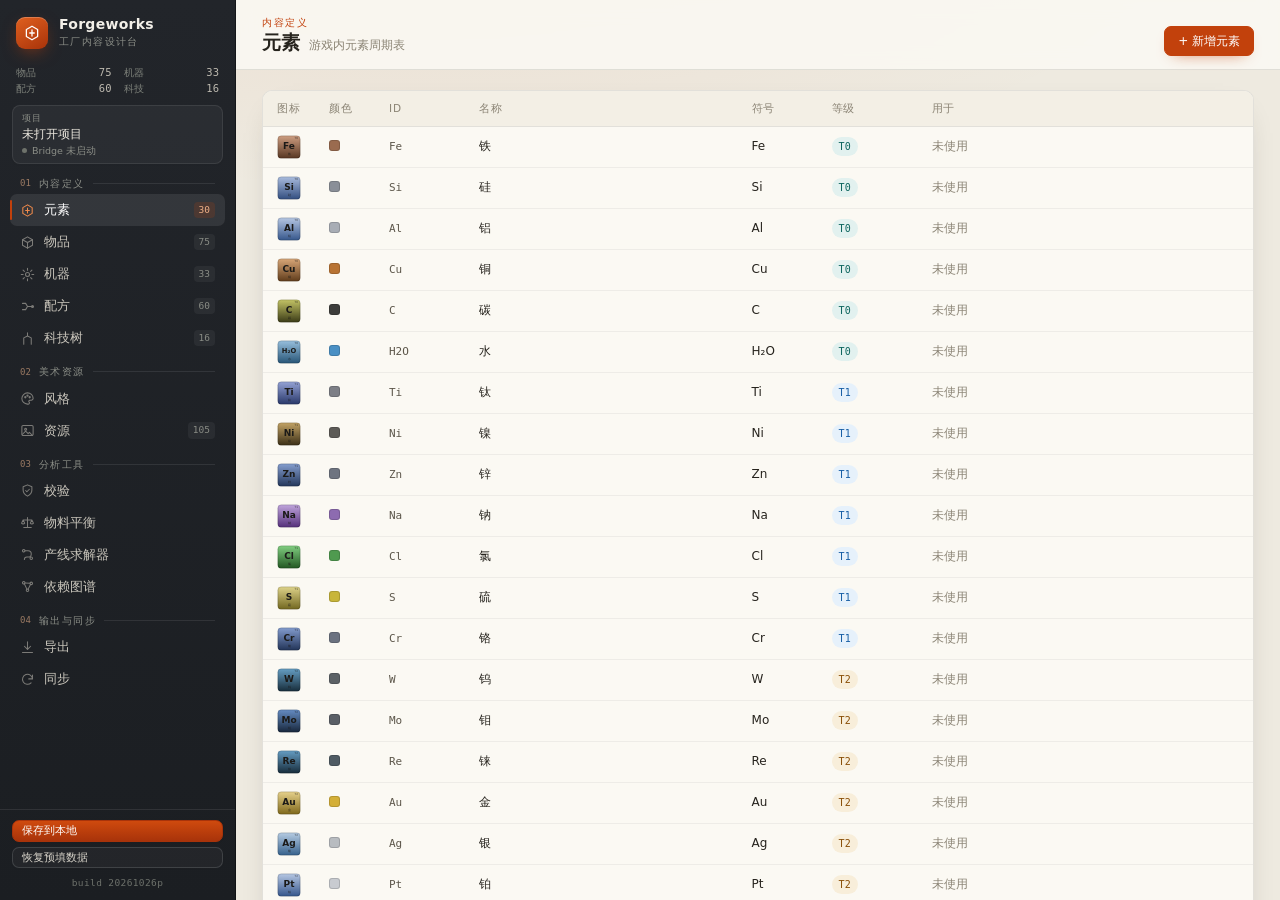
==== index.html @ 36512643 "feat(pipeline): 组装支持缺件运行，并补齐分件模板 - 未就绪单件跳过而非阻塞，产出残缺模型；输出带 partial/missingParts，节点摘要显示「残缺 N 件」 - 被跳过部" ====
<!DOCTYPE html>
<html lang="zh-CN">
<head>
<meta charset="UTF-8">
<meta name="viewport" content="width=device-width, initial-scale=1.0">
<title>Forgeworks · 工厂游戏内容设计器</title>
<link rel="stylesheet" href="css/theme.css?v=20261026p">
<link rel="stylesheet" href="css/layout.css?v=20261026p">
<link rel="stylesheet" href="css/components.css?v=20261026p">
<link rel="stylesheet" href="css/pipeline.css?v=20261026p">
<link rel="stylesheet" href="css/terminal.css?v=20261026p">
<link rel="stylesheet" href="js/vendor/xterm.css?v=20261026p">
</head>
<body>
<div class="app">
  <aside class="side">
    <div class="brand">
      <div class="brand-mark" aria-hidden="true">
        <svg viewBox="0 0 24 24"><path d="M12 3l7.5 4.4v9.2L12 21l-7.5-4.4V7.4z"/><path d="M12 8v8M9 12h6"/></svg>
      </div>
      <div class="brand-text">
        <h1>Forgeworks</h1>
        <p class="tagline">工厂内容设计台</p>
      </div>
    </div>
    <div class="brand-stats" id="statLine">载入中…</div>
    <div id="projectChip"></div>
    <nav class="nav" id="nav"></nav>
    <div class="side-foot">
      <button id="btnSave" class="sm">保存到本地</button>
      <button id="btnReset" class="sm">恢复预填数据</button>
      <div id="buildStamp"></div>
    </div>
  </aside>
  <main class="main">
    <div class="head">
      <div class="head-title">
        <div class="crumb" id="viewCrumb"></div>
        <div class="title-row"><h2 id="viewTitle"></h2><span class="sub" id="viewSub"></span></div>
      </div>
      <div class="head-actions" id="headActions"></div>
    </div>
    <div class="body" id="view"></div>
  </main>
</div>

<div class="mask hide" id="mask"><div class="modal" id="modal"></div></div>
<div class="toast" id="toast"></div>

<!-- ============================================================
     脚本按依赖顺序加载（顺序错了会 ReferenceError）。
     全部是普通 script（不是 ES module）——
     ES module 在 file:// 下会被 CORS 拦截，双击打不开。
     ============================================================ -->

<!-- 1. 配置与数据（先有 SEED，state.js 才能初始化 S） -->
<script src="js/core/config.js?v=20261026p"></script>
<script src="js/core/color.js?v=20261026p"></script>
<script src="js/data/styles.js?v=20261026p"></script>
<script src="js/data/seed.js?v=20261026p"></script>
<script src="js/data/prompts.js?v=20261026p"></script>

<!-- 2. 状态与索引 -->
<script src="js/core/state.js?v=20261026p"></script>
<script src="js/core/lookup.js?v=20261026p"></script>
<script src="js/core/style.js?v=20261026p"></script>

<!-- 3. 第三方（本地 vendored，不依赖 CDN，离线可用） -->
<script src="js/vendor/three.min.js?v=20261026p"></script>
<script src="js/vendor/OrbitControls.js?v=20261026p"></script>
<script src="js/vendor/RoomEnvironment.js?v=20261026p"></script>
<script src="js/vendor/GLTFLoader.js?v=20261026p"></script>
<script src="js/vendor/GLTFExporter.js?v=20261026p"></script>
<script src="js/vendor/BufferGeometryUtils.js?v=20261026p"></script>
<script src="js/vendor/xterm.js?v=20261026p"></script>
<script src="js/vendor/xterm-addon-fit.js?v=20261026p"></script>

<!-- 4. 引擎（无 UI 依赖） -->
<script src="js/engines/icons.js?v=20261026p"></script>
<script src="js/engines/material-textures.js?v=20261026p"></script>
<script src="js/engines/asset-layers.js?v=20261026p"></script>
<script src="js/engines/glb.js?v=20261026p"></script>
<script src="js/engines/viewer3d.js?v=20261026p"></script>
<script src="js/views/editor3d.js?v=20261026p"></script>
<script src="js/engines/validate.js?v=20261026p"></script>
<script src="js/engines/solver.js?v=20261026p"></script>
<script src="js/engines/balance.js?v=20261026p"></script>
<script src="js/engines/csv.js?v=20261026p"></script>
<script src="js/core/io.js?v=20261026p"></script>
<script src="js/sync.js?v=20261026p"></script>
<script src="js/pipeline-adopt.js?v=20261026p"></script>
<script src="js/pipeline.js?v=20261026p"></script>
<script src="js/pipeline-templates.js?v=20261026p"></script>

<!-- 5. UI 基础 -->
<script src="js/ui/table.js?v=20261026p"></script>
<script src="js/ui/router.js?v=20261026p"></script>
<script src="js/terminal.js?v=20261026p"></script>
<script src="js/ui/editor.js?v=20261026p"></script>
<script src="js/ui/providers.js?v=20261026p"></script>

<!-- 6. 各视图 -->
<script src="js/views/style.js?v=20261026p"></script>
<script src="js/views/elements.js?v=20261026p"></script>
<script src="js/views/items.js?v=20261026p"></script>
<script src="js/views/machines.js?v=20261026p"></script>
<script src="js/views/recipes.js?v=20261026p"></script>
<script src="js/views/techs.js?v=20261026p"></script>
<script src="js/views/assets.js?v=20261026p"></script>
<script src="js/views/validate.js?v=20261026p"></script>
<script src="js/views/balance.js?v=20261026p"></script>
<script src="js/views/solve.js?v=20261026p"></script>
<script src="js/views/graph.js?v=20261026p"></script>
<script src="js/views/sync.js?v=20261026p"></script>
<script src="js/views/project.js?v=20261026p"></script>
<script src="js/views/pipeline.js?v=20261026p"></script>
<script src="js/views/export.js?v=20261026p"></script>

<!-- 7. 启动（构建 VIEWS 并首次渲染） -->
<script src="js/main.js?v=20261026p"></script>
</body>
</html>
---- css/theme.css ----
/* Forgeworks · theme.css */
:root{
  /* 纸面、卡片、墨色 */
  --bg:#eeeae0; --panel:#fbf9f3; --panel-2:#f3efe5; --panel-3:#e8e2d5;
  --border:rgba(43,40,34,.12); --border-2:rgba(43,40,34,.22);
  --text:#26231d; --text-2:#5c564a; --text-3:#8b8475;

  /* 品牌：烧橙；状态：钢青 */
  --brand:#c2410c; --brand-2:#a63a0b; --brand-soft:#f7e6da;
  --accent:#0f766e; --accent-soft:#e3f2ef;
  --blue:#185fa5; --blue-soft:#e6f1fb;
  --amber:#9a5b0c; --amber-soft:#f8eeda;
  --red:#a32d2d; --red-soft:#fbe9e7;
  --purple:#534ab7; --purple-soft:#eeedfe;

  /* 深色侧栏 */
  --side-bg:#22252a; --side-bg-2:#1b1e22;
  --side-text:#c9c5bb; --side-muted:#8a8d86;
  --side-line:rgba(255,255,255,.085);

  --radius:10px;
  --radius-lg:14px;
  --shadow-sm:0 1px 2px rgba(43,40,34,.05);
  --shadow-md:0 12px 32px -20px rgba(43,40,34,.45);
  --mono:ui-monospace,SFMono-Regular,"SF Mono",Menlo,"JetBrains Mono",monospace;
}
*{box-sizing:border-box;margin:0;padding:0}
body{font-family:-apple-system,BlinkMacSystemFont,"PingFang SC","Microsoft YaHei",system-ui,sans-serif;
  background:var(--bg);color:var(--text);font-size:13px;line-height:1.6;-webkit-font-smoothing:antialiased;
  text-rendering:optimizeLegibility}
body::selection,body *::selection{background:var(--brand-soft);color:var(--text)}
.app{display:flex;height:100vh;overflow:hidden}
---- css/layout.css ----
/* Forgeworks · layout.css */
/* ---- 侧栏 ---- */
.side{width:236px;flex:0 0 236px;background:var(--side-bg);color:var(--side-text);
  display:flex;flex-direction:column;min-height:0;overflow:hidden;
  border-right:1px solid rgba(0,0,0,.4);
  background-image:linear-gradient(180deg,var(--side-bg) 0%,var(--side-bg-2) 100%)}
.brand{display:flex;align-items:center;gap:11px;padding:16px 16px 8px}
.brand-mark{width:32px;height:32px;flex:0 0 32px;border-radius:9px;display:grid;place-items:center;
  color:#fff;background:linear-gradient(150deg,#e0601f,#a8330a);
  box-shadow:0 6px 18px -6px rgba(194,65,12,.75),inset 0 1px 0 rgba(255,255,255,.22)}
.brand-mark svg{width:18px;height:18px;fill:none;stroke:currentColor;stroke-width:1.7;
  stroke-linecap:round;stroke-linejoin:round}
.brand-text{min-width:0}
.brand h1{font-size:14px;font-weight:600;letter-spacing:.02em;color:#f2efe8;line-height:1.25}
.brand .tagline{font-size:10px;letter-spacing:.14em;text-transform:uppercase;color:var(--side-muted);
  white-space:nowrap;overflow:hidden;text-overflow:ellipsis}
.brand-stats{display:grid;grid-template-columns:1fr 1fr;gap:0 12px;padding:6px 16px 0;
  font-family:var(--mono);font-size:9.5px;line-height:1.55;color:#7d817a}
.brand-stats span{display:flex;align-items:baseline;gap:6px;min-width:0}
.brand-stats em{font-style:normal;color:#7d817a}
.brand-stats b{margin-left:auto;font-weight:500;font-size:10.5px;color:#bdb9af}
#projectChip{padding:8px 12px 0}

.project-chip{width:100%;display:flex;flex-direction:column;align-items:stretch;justify-content:flex-start;
  gap:1px;text-align:left;cursor:pointer;
  padding:6px 9px;border-radius:8px;color:#ece8df;
  background:rgba(255,255,255,.045);border:1px solid var(--side-line);
  transition:background .14s,border-color .14s}
.project-chip:hover{background:rgba(255,255,255,.085);border-color:rgba(255,255,255,.2)}
.pc-label{font-size:9px;line-height:1.45;letter-spacing:.16em;text-transform:uppercase;color:var(--side-muted)}
.pc-name{font-size:11.5px;line-height:1.45;white-space:nowrap;overflow:hidden;text-overflow:ellipsis}
.pc-kind{display:flex;align-items:center;gap:5px;font-size:9.5px;line-height:1.4;color:var(--side-muted)}
.pc-kind .dot{width:5px;height:5px;border-radius:50%;background:#6e726b}
.pc-kind .dot.on{background:#3ecf8e;box-shadow:0 0 0 3px rgba(62,207,142,.14)}

/* ---- 导航 ---- */
.nav{flex:1;min-height:0;overflow-y:auto;overscroll-behavior:contain;padding:2px 10px 12px}
.nav-group{display:flex;align-items:center;gap:8px;padding:11px 10px 4px;
  font-size:9.5px;line-height:1.4;letter-spacing:.16em;text-transform:uppercase;color:var(--side-muted);
  font-weight:500}
.nav-group::after{content:"";flex:1;height:1px;background:var(--side-line)}
.nav-group .ng-i{font-family:var(--mono);font-size:9px;letter-spacing:0;color:#9b7a63}
.nav-item{position:relative;display:flex;align-items:center;gap:9px;padding:6px 10px;border-radius:7px;
  color:var(--side-text);font-size:12.5px;cursor:pointer;user-select:none;
  transition:background .12s,color .12s}
.nav-item:hover{background:rgba(255,255,255,.055);color:#f5f2ec}
.nav-item:focus-visible{outline:2px solid var(--brand);outline-offset:-2px}
.nav-item.active{background:rgba(255,255,255,.085);color:#fff;font-weight:500}
.nav-item.active::before{content:"";position:absolute;left:0;top:6px;bottom:6px;width:2px;
  border-radius:2px;background:var(--brand)}
.nav-item .ni{width:15px;height:15px;flex:0 0 15px;opacity:.55;
  fill:none;stroke:currentColor;stroke-width:1.65;stroke-linecap:round;stroke-linejoin:round;
  transition:opacity .12s,color .12s}
.nav-item:hover .ni{opacity:.85}
.nav-item.active .ni{opacity:1;color:#f08a4b}
.nav-item .cnt{margin-left:auto;font-family:var(--mono);font-size:9.5px;line-height:1.7;
  padding:0 5px;border-radius:4px;color:var(--side-muted);background:rgba(255,255,255,.05)}
.nav-item.active .cnt{color:#f0b087;background:rgba(194,65,12,.18)}

.side-foot{padding:10px 12px;border-top:1px solid var(--side-line);display:flex;flex-direction:column;gap:5px}
.side-foot button{width:100%;justify-content:flex-start;text-align:left;padding:5px 9px;font-size:11px;
  color:#d6d2c8;background:rgba(255,255,255,.035);border:1px solid rgba(255,255,255,.13)}
.side-foot button:hover{color:#fff;background:rgba(255,255,255,.085);border-color:rgba(255,255,255,.24)}
.side-foot #btnSave{color:#fff;font-weight:500;border-color:#a8330a;
  background:linear-gradient(180deg,#cf4a0e,#a8330a)}
.side-foot #btnSave:hover{background:linear-gradient(180deg,#dd5312,#b83a0c);border-color:#c2410c}
#buildStamp{margin-top:2px;text-align:center;font-family:var(--mono);font-size:9.5px;
  letter-spacing:.04em;color:#767a73;opacity:.9}

/* ---- 主区 ---- */
.main{flex:1;display:flex;flex-direction:column;overflow:hidden;min-width:0;
  background:radial-gradient(1100px 380px at 18% -8%,rgba(194,65,12,.07),transparent 70%),var(--bg)}
.head{padding:15px 26px 13px;border-bottom:1px solid var(--border);flex:0 0 auto;
  display:flex;align-items:flex-end;gap:16px;
  background:rgba(251,249,243,.88);backdrop-filter:blur(10px)}
.head-title{min-width:0;min-height:41px} /* 标题由脚本首帧填入，先占住高度避免刷新时头部跳动 */
.crumb{font-family:var(--mono);font-size:9.5px;letter-spacing:.18em;text-transform:uppercase;
  color:var(--brand);margin-bottom:1px;white-space:nowrap;overflow:hidden;text-overflow:ellipsis}
.title-row{display:flex;align-items:baseline;gap:10px;flex-wrap:wrap}
.head h2{font-size:19px;font-weight:600;letter-spacing:-.015em;line-height:1.25}
.head .sub{font-size:11.5px;color:var(--text-3)}
.head-actions{margin-left:auto;display:flex;gap:7px;align-items:center;flex:0 0 auto}
.body{flex:1;overflow:auto;overscroll-behavior:contain;padding:20px 26px 48px}
.body>*{animation:viewIn .18s ease-out}
@keyframes viewIn{from{opacity:0;transform:translateY(3px)}to{opacity:1;transform:none}}
@media(prefers-reduced-motion:reduce){.body>*{animation:none}}

/* ---- 滚动条 ---- */
.body::-webkit-scrollbar,.nav::-webkit-scrollbar,
.scroll-x::-webkit-scrollbar,.modal .content::-webkit-scrollbar{width:10px;height:10px}
.body::-webkit-scrollbar-thumb,.scroll-x::-webkit-scrollbar-thumb,
.modal .content::-webkit-scrollbar-thumb{background:rgba(43,40,34,.2);border:3px solid transparent;
  background-clip:content-box;border-radius:8px}
.body::-webkit-scrollbar-thumb:hover,.scroll-x::-webkit-scrollbar-thumb:hover,
.modal .content::-webkit-scrollbar-thumb:hover{background:rgba(43,40,34,.34);background-clip:content-box}
.nav::-webkit-scrollbar-thumb{background:rgba(255,255,255,.16);border:3px solid transparent;
  background-clip:content-box;border-radius:8px}
.nav::-webkit-scrollbar-thumb:hover{background:rgba(255,255,255,.28);background-clip:content-box}

@media(max-width:1180px){
  .side{width:212px;flex-basis:212px}
  .head{padding:14px 20px 12px}
  .body{padding:18px 20px 44px}
}
---- css/components.css ----
/* Forgeworks · components.css */
/* ---- 控件 ---- */
button{display:inline-flex;align-items:center;justify-content:center;gap:6px;white-space:nowrap;
  font-family:inherit;font-size:12px;line-height:1.2;padding:7px 13px;border-radius:7px;
  border:1px solid var(--border-2);background:var(--panel);color:var(--text);cursor:pointer;
  box-shadow:var(--shadow-sm);transition:background .12s,border-color .12s,color .12s,box-shadow .12s}
button:hover{background:var(--panel-2);border-color:var(--text-3)}
button:active{transform:translateY(.5px)}
button:focus-visible{outline:2px solid var(--brand);outline-offset:2px}
button:disabled{opacity:.45;cursor:not-allowed;transform:none}
button.primary{background:var(--brand);border-color:var(--brand);color:#fff;font-weight:500;
  box-shadow:0 6px 16px -10px rgba(194,65,12,.9)}
button.primary:hover{background:var(--brand-2);border-color:var(--brand-2)}
button.danger{color:var(--red);border-color:rgba(163,45,45,.3);background:var(--panel)}
button.danger:hover{background:var(--red-soft);border-color:rgba(163,45,45,.45)}
button.sm{padding:3px 9px;font-size:11px}
input,select,textarea{font-family:inherit;font-size:12px;padding:7px 10px;border:1px solid var(--border-2);
  border-radius:7px;background:var(--panel);color:var(--text);width:100%;
  transition:border-color .12s,box-shadow .12s}
input:hover,select:hover,textarea:hover{border-color:var(--text-3)}
input:focus,select:focus,textarea:focus{outline:none;border-color:var(--brand);
  box-shadow:0 0 0 3px var(--brand-soft)}
input[type=range]{accent-color:var(--brand);padding:0;border:0;background:transparent;
  box-shadow:none;cursor:pointer}
input[type=range]:focus{box-shadow:none}
input[type=checkbox]{accent-color:var(--brand);width:auto;vertical-align:-1px;margin-right:5px}
textarea{font-family:var(--mono);font-size:11px;line-height:1.55;resize:vertical}
label{display:block;font-size:11px;color:var(--text-2);margin-bottom:4px;font-weight:500;letter-spacing:.01em}
.field{margin-bottom:12px}
.row{display:flex;gap:10px}
.row>*{flex:1}
.tag{display:inline-flex;align-items:center;gap:4px;padding:1px 7px;border-radius:20px;font-size:10px;
  font-family:var(--mono);font-weight:500;white-space:nowrap;line-height:1.7;letter-spacing:.02em}
.t0{background:#e2f1ef;color:#0f665f}.t1{background:#e6f1fb;color:#185fa5}
.t2{background:#f8eeda;color:#8a5009}.t3{background:#eeedfe;color:#534ab7}
.t4{background:#fbeaf0;color:#993556}.t5{background:#fbe9e7;color:#a32d2d}
.pill{display:inline-flex;align-items:center;font-size:10.5px;padding:1px 7px;border-radius:5px;
  background:var(--panel-2);color:var(--text-2);border:1px solid var(--border);font-family:var(--mono)}

/* ---- 表格 ---- */
.tbl-wrap{background:var(--panel);border:1px solid var(--border);border-radius:var(--radius);
  overflow:hidden;box-shadow:var(--shadow-md)}
table{width:100%;border-collapse:collapse;font-size:12px}
th{text-align:left;padding:9px 14px;font-weight:500;font-size:10.5px;letter-spacing:.08em;
  color:var(--text-3);background:var(--panel-2);border-bottom:1px solid var(--border);white-space:nowrap;
  position:sticky;top:0;z-index:2}
td{padding:8px 14px;border-bottom:1px solid rgba(43,40,34,.06);vertical-align:middle}
tr:last-child td{border-bottom:none}
tbody tr{cursor:pointer;transition:background .1s}
tbody tr:hover{background:#f6f0e3}
.swatch{width:11px;height:11px;border-radius:3px;display:inline-block;vertical-align:-1px;
  margin-right:6px;border:1px solid rgba(0,0,0,.15)}
code{font-family:var(--mono);font-size:11px;color:var(--text-2)}

/* ---- 弹窗 ---- */
.mask{position:fixed;inset:0;background:rgba(30,28,24,.42);display:flex;align-items:center;
  justify-content:center;z-index:100;padding:24px;backdrop-filter:blur(3px)}
.modal{background:var(--panel);border-radius:var(--radius-lg);width:min(720px,100%);max-height:88vh;
  display:flex;flex-direction:column;overflow:hidden;
  box-shadow:0 32px 90px -24px rgba(0,0,0,.5),0 0 0 1px rgba(0,0,0,.06)}
.modal header{padding:15px 20px;border-bottom:1px solid var(--border);display:flex;align-items:center;gap:10px;
  background:var(--panel-2)}
.modal header h3{font-size:14.5px;font-weight:600;letter-spacing:-.01em}
.modal .content{padding:18px 20px;overflow-y:auto;flex:1}
.modal footer{padding:12px 20px;border-top:1px solid var(--border);display:flex;gap:8px;justify-content:flex-end;
  background:var(--panel-2)}
.x{margin-left:auto;cursor:pointer;color:var(--text-3);font-size:18px;line-height:1;padding:2px 6px;
  border-radius:5px}
.x:hover{color:var(--text);background:var(--panel-3)}

/* ---- 输入输出列表 ---- */
.io-list{display:flex;flex-direction:column;gap:6px}
.io-row{display:flex;gap:8px;align-items:center}
.io-row select{flex:1}
.io-row input{width:74px;flex:0 0 74px}
.io-arrow{color:var(--text-3);font-size:11px;white-space:nowrap}

/* ---- 面板卡片 ---- */
.card{background:var(--panel);border:1px solid var(--border);border-radius:var(--radius);padding:18px;
  margin-bottom:14px;box-shadow:var(--shadow-md)}
.card h3{font-size:13.5px;font-weight:600;letter-spacing:-.01em;margin-bottom:3px}
.card p.hint{font-size:11.5px;color:var(--text-3);margin-bottom:12px;max-width:78ch}
.grid2{display:grid;grid-template-columns:repeat(auto-fit,minmax(300px,1fr));gap:14px}
.stat{background:var(--panel);border:1px solid var(--border);border-radius:var(--radius);padding:14px 16px;
  box-shadow:var(--shadow-sm)}
.stat .v{font-size:26px;font-weight:500;line-height:1.15;font-family:var(--mono);letter-spacing:-.02em}
.stat .k{font-size:11px;color:var(--text-3);margin-top:2px}

/* ---- 校验问题 ---- */
.issue{display:flex;gap:9px;padding:9px 12px;border-radius:8px;margin-bottom:6px;font-size:12px;
  border:1px solid var(--border);background:var(--panel);align-items:flex-start}
.issue.err{background:var(--red-soft);border-color:rgba(163,45,45,.22);color:#7a2020}
.issue.warn{background:var(--amber-soft);border-color:rgba(154,91,12,.25);color:#6b4009}
.issue.info{background:var(--blue-soft);border-color:rgba(24,95,165,.2);color:#124a80}
.issue .ic{font-family:var(--mono);font-weight:500;flex:0 0 auto}
.issue .loc{margin-left:auto;font-size:10.5px;opacity:.7;font-family:var(--mono);white-space:nowrap;padding-left:8px}

/* ---- 求解树 ---- */
.tree{font-family:var(--mono);font-size:11.5px;line-height:1.9}
.tree-node{padding-left:0}
.tree-kids{margin-left:14px;border-left:1px dashed var(--border-2);padding-left:12px}
.tn-row{display:flex;align-items:center;gap:7px;padding:2px 0}
.tn-target{font-weight:500;color:var(--text)}
.tn-mach{color:var(--accent);font-weight:500}
.tn-rate{color:var(--text-2)}
.tn-cycle{color:var(--red);font-weight:500}
details.tierbox{margin:5px 0;border:1px solid var(--border);border-radius:8px;background:var(--panel-2)}
details.tierbox>summary{padding:7px 12px;cursor:pointer;font-size:12px;font-weight:500;user-select:none;
  display:flex;align-items:center;gap:8px;list-style:none}
details.tierbox>summary::-webkit-details-marker{display:none}
details.tierbox>summary::before{content:"▸";color:var(--text-3);font-size:10px;transition:.15s}
details.tierbox[open]>summary::before{transform:rotate(90deg)}
details.tierbox .inner{padding:8px 12px 12px}

/* ---- 图表 ---- */
.chart-box{border:1px solid var(--border);border-radius:var(--radius);background:var(--panel);
  padding:12px;overflow:auto;box-shadow:var(--shadow-sm)}
.legend{display:flex;gap:14px;flex-wrap:wrap;font-size:11px;color:var(--text-2);margin-top:10px}
.legend i{width:9px;height:9px;border-radius:2px;display:inline-block;margin-right:5px;vertical-align:-1px}
.empty{text-align:center;padding:48px 20px;color:var(--text-3);font-size:12.5px;
  border:1px dashed var(--border-2);border-radius:var(--radius);background:var(--panel-2)}
.empty .big{font-size:26px;margin-bottom:8px;opacity:.3}
.toast{position:fixed;bottom:20px;left:50%;transform:translateX(-50%);background:#23262a;color:#f2efe8;
  padding:9px 18px;border-radius:9px;font-size:12px;z-index:200;opacity:0;pointer-events:none;
  transition:.22s;border:1px solid rgba(255,255,255,.1);
  box-shadow:0 16px 40px -12px rgba(0,0,0,.55)}
.toast.on{opacity:1;transform:translateX(-50%) translateY(-6px)}
.scroll-x{overflow-x:auto}
.hide{display:none!important}
.kbd{font-family:var(--mono);font-size:10.5px;padding:1px 5px;border:1px solid var(--border-2);
  border-radius:4px;background:var(--panel-2);color:var(--text-2)}

/* ---- 离线引导步骤（views/sync.js） ---- */
.setup-steps{display:grid;grid-template-columns:repeat(auto-fit,minmax(210px,1fr));gap:10px;margin-top:14px}
.setup-step{display:flex;gap:10px;padding:12px 13px;border:1px solid var(--border);
  border-radius:9px;background:var(--panel-2)}
.setup-step .n{font-family:var(--mono);font-size:11px;line-height:1.4;color:var(--brand);flex:0 0 auto}
.setup-step b{display:block;font-size:12px;font-weight:600}
.setup-step p{font-size:11px;line-height:1.55;color:var(--text-3);margin-top:2px}

/* ---- 3D 预览资产图层（engines/viewer3d.js） ---- */
.v3-layers{position:absolute;right:10px;top:10px;width:172px;max-height:calc(100% - 20px);
  overflow:auto;padding:9px 10px;border:1px solid var(--border);border-radius:9px;
  background:rgba(255,255,255,.93);backdrop-filter:blur(6px);box-shadow:var(--shadow-sm);
  font-size:11px;color:var(--text-2)}
.v3-layers-head{display:flex;align-items:baseline;justify-content:space-between;gap:6px;
  font-size:11px;font-weight:600;color:var(--text-1);padding-bottom:5px;margin-bottom:4px;
  border-bottom:1px solid var(--border)}
.v3-layers-head span{font-family:var(--mono);font-size:9.5px;font-weight:400;color:var(--text-3);
  text-align:right;line-height:1.35}
.v3-layers label{display:flex;align-items:center;gap:6px;padding:2.5px 0;cursor:pointer;
  line-height:1.5;user-select:none}
.v3-layers label input{width:12px;height:12px;margin:0;accent-color:var(--brand)}
.v3-layers label:hover{color:var(--text-1)}
.v3-layers-row{display:flex;align-items:center;justify-content:space-between;gap:6px;
  padding:4px 0 2px;border-top:1px solid var(--border);margin-top:4px}
.v3-layers-row select{padding:2px 4px;font-size:10.5px;border-radius:5px}
.v3-layers-row input[type=number]{width:56px;padding:2px 5px;font-size:10.5px;
  font-family:var(--mono);border-radius:5px}
.v3-aspects{display:flex;flex-wrap:wrap;gap:5px;margin-bottom:9px}
.v3-aspects span{font-size:10.5px;font-family:var(--mono);padding:2px 7px;border-radius:5px;
  border:1px solid var(--border);background:var(--panel-2);color:var(--text-2)}
---- css/pipeline.css ----
/* Forgeworks · pipeline.css */

/* ---- 顶部控制条 ---- */
.pipeline-toolbar{display:flex;align-items:flex-end;gap:14px;flex-wrap:wrap;padding:14px 16px}
.pt-field{display:flex;flex-direction:column;gap:4px;min-width:190px}
.pt-field label{margin:0;font-size:9.5px;font-weight:500;letter-spacing:.14em;text-transform:uppercase;
  color:var(--text-3)}
.pt-field select{min-width:210px}
.pt-btns{display:flex;gap:6px;flex-wrap:wrap;align-items:center;padding-bottom:1px}
.pt-note{flex-basis:100%;display:flex;flex-wrap:wrap;gap:6px 18px;
  border-top:1px dashed var(--border);padding-top:9px;margin-top:2px;
  font-size:10.5px;color:var(--text-3)}
.pt-note span{display:inline-flex;align-items:center;gap:6px}
.pt-note span::before{content:"";width:4px;height:4px;border-radius:50%;background:var(--brand);
  opacity:.55;flex:0 0 4px}

/* ---- 画布 ---- */
.pipeline-shell{display:flex;gap:12px;height:calc(100vh - 300px);min-height:620px;margin:14px 0}
.pipeline-palette{width:146px;flex:0 0 146px;background:var(--panel);border:1px solid var(--border);
  border-radius:var(--radius);padding:12px;display:flex;flex-direction:column;gap:5px;
  box-shadow:var(--shadow-sm);align-self:flex-start;position:sticky;top:0}
.pipeline-palette b{font-size:9.5px;font-weight:500;letter-spacing:.14em;text-transform:uppercase;
  color:var(--text-3);margin-bottom:4px}
.pipeline-palette button{justify-content:flex-start;text-align:left;font-size:11.5px;padding:6px 9px;
  background:var(--panel-2);box-shadow:none;border-color:var(--border)}
.pipeline-palette button:hover{border-color:var(--brand);color:var(--brand);background:var(--brand-soft)}
.pipeline-palette button::before{content:"+";font-family:var(--mono);font-size:11px;color:var(--text-3)}
.pipeline-palette button:hover::before{color:var(--brand)}
.pipeline-scroll{overflow:hidden;position:relative;flex:1;border:1px solid var(--border);border-radius:var(--radius);
  background-color:var(--panel-2);
  background-image:radial-gradient(rgba(43,40,34,.16) .8px,transparent .8px);
  background-size:18px 18px;box-shadow:inset 0 1px 3px rgba(43,40,34,.05);
  overscroll-behavior:contain}
.pipeline-scroll.panning{cursor:grabbing;user-select:none}
.pipeline-marquee{position:absolute;z-index:20;pointer-events:none;border:1px dashed var(--brand);
  border-radius:2px;background:rgba(194,65,12,.08)}
.pipeline-canvas{position:absolute;top:0;left:0;transform-origin:0 0;will-change:transform}
.pipeline-canvas>svg{position:absolute;inset:0;width:100%;height:100%;overflow:visible;pointer-events:none}
.pipeline-canvas>svg path{fill:none;stroke:var(--accent);stroke-width:2;opacity:.55}

/* ---- 节点 ---- */
/* z-index 让每张卡片成为独立堆叠层：端口只在卡片内部浮起，不会盖住更前面的卡片 */
.pipeline-node{position:absolute;width:230px;min-height:165px;padding:10px 11px;background:var(--panel);
  border:1px solid var(--border);border-radius:10px;z-index:1;
  box-shadow:0 10px 26px -16px rgba(43,40,34,.55),0 1px 2px rgba(43,40,34,.06)}
.pipeline-node.selected{border-color:var(--brand);z-index:3;
  box-shadow:0 0 0 2px rgba(194,65,12,.16),0 14px 30px -16px rgba(43,40,34,.6)}
.pipeline-node.dragging{z-index:4}
.pipeline-node.is-running{border-color:var(--brand);animation:pipeline-node-pulse 1.6s ease-in-out infinite}
.pipeline-node.is-running header span{color:var(--brand)}
@keyframes pipeline-node-pulse{
  0%,100%{box-shadow:0 0 0 2px rgba(194,65,12,.14),0 10px 26px -16px rgba(43,40,34,.55)}
  50%{box-shadow:0 0 0 5px rgba(194,65,12,.24),0 16px 34px -14px rgba(43,40,34,.62)}
}
.pipeline-canvas>svg path.pipeline-edge-active{stroke:var(--brand);stroke-width:2.6;opacity:.95;
  stroke-dasharray:9 6;animation:pipeline-wire-flow .9s linear infinite}
@keyframes pipeline-wire-flow{to{stroke-dashoffset:-15}}
@media(prefers-reduced-motion:reduce){
  .pipeline-node.is-running{animation:none}
  .pipeline-canvas>svg path.pipeline-edge-active{animation:none}
}
.pipeline-node header{display:flex;justify-content:space-between;gap:8px;align-items:center;
  font-size:12px;padding-bottom:6px;margin-bottom:2px;border-bottom:1px solid var(--border);
  cursor:grab;touch-action:none}
.pipeline-node header:active{cursor:grabbing}
.pipeline-node header b{font-weight:600}
.pipeline-node header span{font-family:var(--mono);font-size:9.5px;color:var(--text-3);
  text-transform:uppercase;letter-spacing:.06em}
.pipeline-node small{display:block;margin:5px 0;color:var(--text-3);font-family:var(--mono);font-size:10px}
.pipeline-node textarea,.pipeline-node input{width:100%;box-sizing:border-box;margin:4px 0}
.pipeline-node textarea{font-size:10.5px}
.pipeline-node-actions,.pipeline-ports{display:flex;gap:5px;margin-top:6px;flex-wrap:wrap}
.pipeline-node-actions button{font-size:10px;padding:4px 7px;box-shadow:none}
.pipeline-port{position:absolute;width:12px;height:12px;box-sizing:border-box;border-radius:50%;
  background:var(--panel);border:2px solid var(--accent);cursor:crosshair;z-index:2;
  transition:transform var(--duration-fast,120ms) ease,box-shadow var(--duration-fast,120ms) ease}
.pipeline-port-in{left:-7px}
.pipeline-port-out{right:-7px;background:var(--accent)}
.pipeline-port:hover{transform:scale(1.3)}
.pipeline-port-out:hover{box-shadow:0 0 0 4px rgba(194,65,12,.18)}
.pipeline-port-part{border-color:var(--blue)}
.pipeline-port-out.pipeline-port-part{background:var(--blue)}
.pipeline-port.compatible{border-color:var(--brand);background:var(--brand-soft);transform:scale(1.2)}
.pipeline-port.compatible-hover{border-color:var(--brand);background:var(--brand);transform:scale(1.55);
  box-shadow:0 0 0 5px rgba(194,65,12,.2)}
.pipeline-canvas>svg path.pipeline-wire-temp{stroke:var(--brand);stroke-width:2.4;stroke-dasharray:6 4;opacity:.95}
.pipeline-ports-hint{margin-top:7px;font-size:10px;color:var(--text-3);line-height:1.5}
.pipeline-ghost{position:fixed;z-index:9999;pointer-events:none;transform:translate(-50%,-50%);
  padding:7px 11px;border-radius:8px;background:var(--panel);border:1px dashed var(--border);
  box-shadow:0 12px 26px -14px rgba(43,40,34,.55);font-size:11.5px;color:var(--text-2);opacity:.6}
.pipeline-ghost.over{opacity:1;border-style:solid;border-color:var(--brand);background:var(--brand-soft);
  color:var(--brand)}
#pipelineZoomReset{font-family:var(--mono);min-width:52px;font-size:10.5px}
.pipeline-params{display:flex;flex-direction:column;gap:3px;margin:5px 0 2px}
.pipeline-params label{display:flex;align-items:center;gap:6px;font-size:10px;color:var(--text-3)}
.pipeline-params label>span{flex:0 0 58px;white-space:nowrap}
.pipeline-params input[type=text],.pipeline-params input[type=number],.pipeline-params select{
  flex:1;width:auto;min-width:0;margin:0;font-size:10.5px;padding:3px 5px}
.pipeline-params input[type=checkbox]{flex:0 0 auto;width:13px;height:13px;margin:0;accent-color:var(--brand)}
.pipeline-params-hint{display:block;margin-top:2px;font-size:9.5px;line-height:1.4;color:var(--text-3)}
.pipeline-stage{color:var(--text-2)!important;background:var(--panel-2);border:1px solid var(--border);
  border-radius:5px;padding:3px 6px;line-height:1.45}
.pipeline-error{color:var(--red);line-height:1.4}
.pipeline-parts{display:flex;flex-direction:column;gap:4px;margin:6px 0}
.pipeline-part{display:flex;align-items:center;gap:6px;font-size:10px;padding:2px 4px;
  border:1px solid var(--border);border-radius:5px;background:var(--panel-2)}
.pipeline-part img{width:26px;height:26px;object-fit:cover;border-radius:3px;flex:0 0 26px}
.pipeline-part span{flex:1;min-width:0;overflow:hidden;text-overflow:ellipsis;white-space:nowrap}
.pipeline-part em{font-style:normal;font-family:var(--mono);font-size:9px;color:var(--text-3)}
.pipeline-part.success em{color:var(--accent)}
.pipeline-part.failed em{color:var(--red)}
.pipeline-part button{font-size:9.5px;padding:2px 5px;box-shadow:none}
.pipeline-part-link{font-size:9.5px;color:var(--brand)}
.pipeline-history{margin-top:6px;font-size:10px;color:var(--text-3)}
.pipeline-history summary{cursor:pointer;font-family:var(--mono);color:var(--text-2);padding:3px 0}
.pipeline-history-list{display:flex;flex-direction:column;gap:4px;margin-top:4px;max-height:150px;overflow:auto}
.pipeline-history-item{display:flex;align-items:center;gap:6px;padding:3px 5px;border-radius:5px;
  background:var(--panel-2);border:1px solid var(--border);color:var(--text-2);text-decoration:none}
.pipeline-history-item:hover{border-color:var(--brand);color:var(--brand)}
.pipeline-history-item img{width:30px;height:30px;object-fit:cover;border-radius:3px;flex:0 0 30px}
.pipeline-history-item span{display:flex;flex-direction:column;gap:1px;min-width:0;
  font-family:var(--mono);font-size:9.5px;white-space:nowrap;overflow:hidden;text-overflow:ellipsis}
.pipeline-history-item em{font-style:normal;color:var(--text-3)}
.pipeline-output{display:inline-block;margin-top:6px;font-size:10px;color:var(--brand);text-decoration:none}
.pipeline-output:hover{text-decoration:underline}
.pipeline-node-media{margin:7px 0 0;border:1px solid var(--border);border-radius:7px;overflow:hidden;
  background:var(--panel-2)}
.pipeline-node-media img{display:block;width:100%;height:86px;object-fit:cover;background:var(--panel-2)}
.pipeline-node-media.model{position:relative;height:96px;cursor:zoom-in;
  background:radial-gradient(circle at 50% 34%,rgba(255,255,255,.8),rgba(255,255,255,0) 68%),var(--panel-2)}
.pipeline-node-media.model canvas{display:block;width:100%;height:96px}
.pipeline-node-media.model.failed::after{content:"模型加载失败";position:absolute;inset:0;
  display:flex;align-items:center;justify-content:center;font-size:10.5px;color:var(--text-3);
  background:var(--panel-2)}
.pipeline-node-media.empty{display:flex;align-items:center;justify-content:center;height:54px;
  border-style:dashed;color:var(--text-3);font-size:10.5px;letter-spacing:.04em}
.pipeline-node-media.empty.ready{color:var(--brand);border-color:var(--brand);background:var(--brand-soft)}
.pipeline-node-preview{display:block;width:100%;margin-top:6px;font-size:10.5px;padding:5px 8px;
  box-shadow:none;color:var(--brand);border-color:var(--brand);background:var(--brand-soft)}
.pipeline-node-preview:hover{background:var(--brand);color:#fff;border-color:var(--brand)}
.pipeline-edge-list{display:flex;gap:8px;flex-wrap:wrap;margin-top:8px;font-size:10px;color:var(--text-2)}
.pipeline-edge-list span{padding:4px 7px;border-radius:5px;background:var(--panel-2);
  border:1px solid var(--border);font-family:var(--mono)}
.pipeline-edge-list button{padding:2px 6px;font-size:9px;box-shadow:none;margin-left:4px}

@media(max-width:900px){
  .pipeline-shell{min-height:500px}
  .pipeline-palette{width:112px;flex-basis:112px}
  .pt-field{min-width:150px}
  .pt-field select{min-width:160px}
}
---- css/terminal.css ----
.main{position:relative}

#fwTerminalDock{position:absolute;left:0;right:0;bottom:0;height:clamp(260px,42vh,520px);z-index:80;
  display:flex;flex-direction:column;background:#0b0f14;color:#d7e2ee;
  border-top:1px solid #1f2937;box-shadow:0 -10px 28px rgba(0,0,0,.28)}
#fwTerminalDock.hide{display:none}
#fwTerminalDock>header{height:38px;flex:0 0 38px;display:flex;align-items:center;gap:8px;padding:0 10px;
  background:#111827;border-bottom:1px solid #1f2937;font-size:12px}
#fwTerminalDock>header b{font-weight:600;letter-spacing:.02em}
#fwTerminalDock .fw-term-dot{width:8px;height:8px;border-radius:50%;background:#6b7280;flex:0 0 8px}
#fwTerminalDock .fw-term-dot[data-state="connecting"]{background:#f59e0b}
#fwTerminalDock .fw-term-dot[data-state="live"]{background:#22c55e}
#fwTerminalDock .fw-term-dot[data-state="exited"]{background:#94a3b8}
#fwTerminalDock .fw-term-dot[data-state="error"]{background:#ef4444}
#fwTerminalDock .fw-term-cwd{flex:1;min-width:0;overflow:hidden;text-overflow:ellipsis;white-space:nowrap;
  font-family:var(--mono);font-size:10.5px;color:#8aa0b6}
#fwTerminalDock .fw-term-body{flex:1;min-height:0;overflow:hidden;padding:6px 8px 4px}
#fwTerminalDock .fw-term-body .xterm{height:100%}
#fwTerminalDock .fw-term-body .xterm-viewport{background:transparent !important}
#fwTerminalDock .fw-term-notice{padding:10px 4px;font-size:12px;line-height:1.7;color:#9fb3c8}
#fwTerminalDock .fw-term-notice code{font-family:var(--mono);color:#e2e8f0}

@media (max-width:900px){
  #fwTerminalDock{height:45vh}
}
---- js/vendor/xterm.css ----
/**
 * Copyright (c) 2014 The xterm.js authors. All rights reserved.
 * Copyright (c) 2012-2013, Christopher Jeffrey (MIT License)
 * https://github.com/chjj/term.js
 * @license MIT
 *
 * Permission is hereby granted, free of charge, to any person obtaining a copy
 * of this software and associated documentation files (the "Software"), to deal
 * in the Software without restriction, including without limitation the rights
 * to use, copy, modify, merge, publish, distribute, sublicense, and/or sell
 * copies of the Software, and to permit persons to whom the Software is
 * furnished to do so, subject to the following conditions:
 *
 * The above copyright notice and this permission notice shall be included in
 * all copies or substantial portions of the Software.
 *
 * THE SOFTWARE IS PROVIDED "AS IS", WITHOUT WARRANTY OF ANY KIND, EXPRESS OR
 * IMPLIED, INCLUDING BUT NOT LIMITED TO THE WARRANTIES OF MERCHANTABILITY,
 * FITNESS FOR A PARTICULAR PURPOSE AND NONINFRINGEMENT. IN NO EVENT SHALL THE
 * AUTHORS OR COPYRIGHT HOLDERS BE LIABLE FOR ANY CLAIM, DAMAGES OR OTHER
 * LIABILITY, WHETHER IN AN ACTION OF CONTRACT, TORT OR OTHERWISE, ARISING FROM,
 * OUT OF OR IN CONNECTION WITH THE SOFTWARE OR THE USE OR OTHER DEALINGS IN
 * THE SOFTWARE.
 *
 * Originally forked from (with the author's permission):
 *   Fabrice Bellard's javascript vt100 for jslinux:
 *   http://bellard.org/jslinux/
 *   Copyright (c) 2011 Fabrice Bellard
 *   The original design remains. The terminal itself
 *   has been extended to include xterm CSI codes, among
 *   other features.
 */

/**
 *  Default styles for xterm.js
 */

.xterm {
    cursor: text;
    position: relative;
    user-select: none;
    -ms-user-select: none;
    -webkit-user-select: none;
}

.xterm.focus,
.xterm:focus {
    outline: none;
}

.xterm .xterm-helpers {
    position: absolute;
    top: 0;
    /**
     * The z-index of the helpers must be higher than the canvases in order for
     * IMEs to appear on top.
     */
    z-index: 5;
}

.xterm .xterm-helper-textarea {
    padding: 0;
    border: 0;
    margin: 0;
    /* Move textarea out of the screen to the far left, so that the cursor is not visible */
    position: absolute;
    opacity: 0;
    left: -9999em;
    top: 0;
    width: 0;
    height: 0;
    z-index: -5;
    /** Prevent wrapping so the IME appears against the textarea at the correct position */
    white-space: nowrap;
    overflow: hidden;
    resize: none;
}

.xterm .composition-view {
    /* TODO: Composition position got messed up somewhere */
    background: #000;
    color: #FFF;
    display: none;
    position: absolute;
    white-space: nowrap;
    z-index: 1;
}

.xterm .composition-view.active {
    display: block;
}

.xterm .xterm-viewport {
    /* On OS X this is required in order for the scroll bar to appear fully opaque */
    background-color: #000;
    overflow-y: scroll;
    cursor: default;
    position: absolute;
    right: 0;
    left: 0;
    top: 0;
    bottom: 0;
}

.xterm .xterm-screen {
    position: relative;
}

.xterm .xterm-screen canvas {
    position: absolute;
    left: 0;
    top: 0;
}

.xterm .xterm-scroll-area {
    visibility: hidden;
}

.xterm-char-measure-element {
    display: inline-block;
    visibility: hidden;
    position: absolute;
    top: 0;
    left: -9999em;
    line-height: normal;
}

.xterm.enable-mouse-events {
    /* When mouse events are enabled (eg. tmux), revert to the standard pointer cursor */
    cursor: default;
}

.xterm.xterm-cursor-pointer,
.xterm .xterm-cursor-pointer {
    cursor: pointer;
}

.xterm.column-select.focus {
    /* Column selection mode */
    cursor: crosshair;
}

.xterm .xterm-accessibility:not(.debug),
.xterm .xterm-message {
    position: absolute;
    left: 0;
    top: 0;
    bottom: 0;
    right: 0;
    z-index: 10;
    color: transparent;
    pointer-events: none;
}

.xterm .xterm-accessibility-tree:not(.debug) *::selection {
  color: transparent;
}

.xterm .xterm-accessibility-tree {
  user-select: text;
  white-space: pre;
}

.xterm .live-region {
    position: absolute;
    left: -9999px;
    width: 1px;
    height: 1px;
    overflow: hidden;
}

.xterm-dim {
    /* Dim should not apply to background, so the opacity of the foreground color is applied
     * explicitly in the generated class and reset to 1 here */
    opacity: 1 !important;
}

.xterm-underline-1 { text-decoration: underline; }
.xterm-underline-2 { text-decoration: double underline; }
.xterm-underline-3 { text-decoration: wavy underline; }
.xterm-underline-4 { text-decoration: dotted underline; }
.xterm-underline-5 { text-decoration: dashed underline; }

.xterm-overline {
    text-decoration: overline;
}

.xterm-overline.xterm-underline-1 { text-decoration: overline underline; }
.xterm-overline.xterm-underline-2 { text-decoration: overline double underline; }
.xterm-overline.xterm-underline-3 { text-decoration: overline wavy underline; }
.xterm-overline.xterm-underline-4 { text-decoration: overline dotted underline; }
.xterm-overline.xterm-underline-5 { text-decoration: overline dashed underline; }

.xterm-strikethrough {
    text-decoration: line-through;
}

.xterm-screen .xterm-decoration-container .xterm-decoration {
	z-index: 6;
	position: absolute;
}

.xterm-screen .xterm-decoration-container .xterm-decoration.xterm-decoration-top-layer {
	z-index: 7;
}

.xterm-decoration-overview-ruler {
    z-index: 8;
    position: absolute;
    top: 0;
    right: 0;
    pointer-events: none;
}

.xterm-decoration-top {
    z-index: 2;
    position: relative;
}
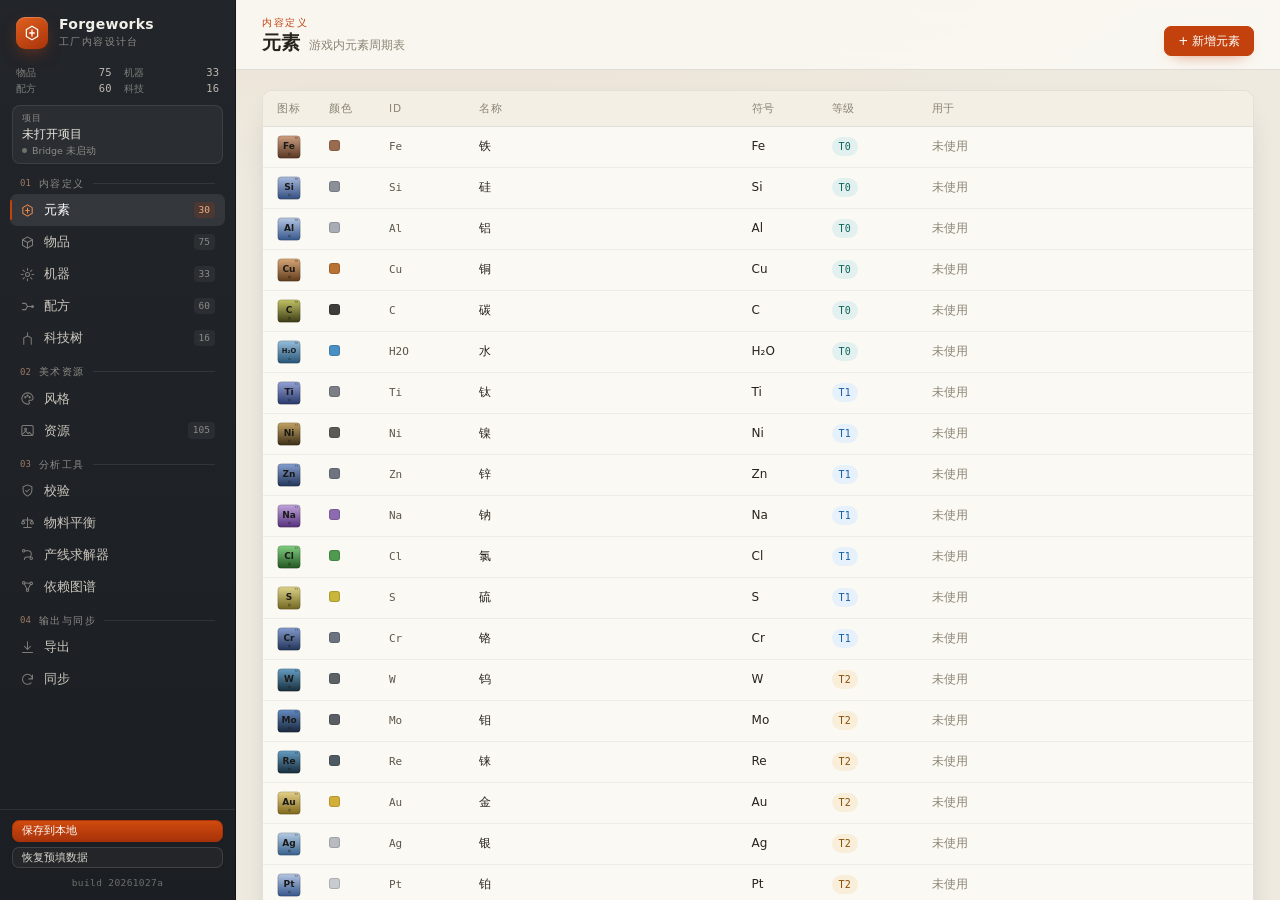
==== commit 0f03ca7e: "feat(pipeline): 尺寸规格蓝图与按规格校准单件模型 新增 blueprint 节点把整体效果图结构化为 spec，partImage/partModel 按 spec 补齐端口并调用 B" ====
--- a/index.html
+++ b/index.html
@@ -4,12 +4,12 @@
 <meta charset="UTF-8">
 <meta name="viewport" content="width=device-width, initial-scale=1.0">
 <title>Forgeworks · 工厂游戏内容设计器</title>
-<link rel="stylesheet" href="css/theme.css?v=20261026p">
-<link rel="stylesheet" href="css/layout.css?v=20261026p">
-<link rel="stylesheet" href="css/components.css?v=20261026p">
-<link rel="stylesheet" href="css/pipeline.css?v=20261026p">
-<link rel="stylesheet" href="css/terminal.css?v=20261026p">
-<link rel="stylesheet" href="js/vendor/xterm.css?v=20261026p">
+<link rel="stylesheet" href="css/theme.css?v=20261027a">
+<link rel="stylesheet" href="css/layout.css?v=20261027a">
+<link rel="stylesheet" href="css/components.css?v=20261027a">
+<link rel="stylesheet" href="css/pipeline.css?v=20261027a">
+<link rel="stylesheet" href="css/terminal.css?v=20261027a">
+<link rel="stylesheet" href="js/vendor/xterm.css?v=20261027a">
 </head>
 <body>
 <div class="app">
@@ -54,69 +54,69 @@
      ============================================================ -->
 
 <!-- 1. 配置与数据（先有 SEED，state.js 才能初始化 S） -->
-<script src="js/core/config.js?v=20261026p"></script>
-<script src="js/core/color.js?v=20261026p"></script>
-<script src="js/data/styles.js?v=20261026p"></script>
-<script src="js/data/seed.js?v=20261026p"></script>
-<script src="js/data/prompts.js?v=20261026p"></script>
+<script src="js/core/config.js?v=20261027a"></script>
+<script src="js/core/color.js?v=20261027a"></script>
+<script src="js/data/styles.js?v=20261027a"></script>
+<script src="js/data/seed.js?v=20261027a"></script>
+<script src="js/data/prompts.js?v=20261027a"></script>
 
 <!-- 2. 状态与索引 -->
-<script src="js/core/state.js?v=20261026p"></script>
-<script src="js/core/lookup.js?v=20261026p"></script>
-<script src="js/core/style.js?v=20261026p"></script>
+<script src="js/core/state.js?v=20261027a"></script>
+<script src="js/core/lookup.js?v=20261027a"></script>
+<script src="js/core/style.js?v=20261027a"></script>
 
 <!-- 3. 第三方（本地 vendored，不依赖 CDN，离线可用） -->
-<script src="js/vendor/three.min.js?v=20261026p"></script>
-<script src="js/vendor/OrbitControls.js?v=20261026p"></script>
-<script src="js/vendor/RoomEnvironment.js?v=20261026p"></script>
-<script src="js/vendor/GLTFLoader.js?v=20261026p"></script>
-<script src="js/vendor/GLTFExporter.js?v=20261026p"></script>
-<script src="js/vendor/BufferGeometryUtils.js?v=20261026p"></script>
-<script src="js/vendor/xterm.js?v=20261026p"></script>
-<script src="js/vendor/xterm-addon-fit.js?v=20261026p"></script>
+<script src="js/vendor/three.min.js?v=20261027a"></script>
+<script src="js/vendor/OrbitControls.js?v=20261027a"></script>
+<script src="js/vendor/RoomEnvironment.js?v=20261027a"></script>
+<script src="js/vendor/GLTFLoader.js?v=20261027a"></script>
+<script src="js/vendor/GLTFExporter.js?v=20261027a"></script>
+<script src="js/vendor/BufferGeometryUtils.js?v=20261027a"></script>
+<script src="js/vendor/xterm.js?v=20261027a"></script>
+<script src="js/vendor/xterm-addon-fit.js?v=20261027a"></script>
 
 <!-- 4. 引擎（无 UI 依赖） -->
-<script src="js/engines/icons.js?v=20261026p"></script>
-<script src="js/engines/material-textures.js?v=20261026p"></script>
-<script src="js/engines/asset-layers.js?v=20261026p"></script>
-<script src="js/engines/glb.js?v=20261026p"></script>
-<script src="js/engines/viewer3d.js?v=20261026p"></script>
-<script src="js/views/editor3d.js?v=20261026p"></script>
-<script src="js/engines/validate.js?v=20261026p"></script>
-<script src="js/engines/solver.js?v=20261026p"></script>
-<script src="js/engines/balance.js?v=20261026p"></script>
-<script src="js/engines/csv.js?v=20261026p"></script>
-<script src="js/core/io.js?v=20261026p"></script>
-<script src="js/sync.js?v=20261026p"></script>
-<script src="js/pipeline-adopt.js?v=20261026p"></script>
-<script src="js/pipeline.js?v=20261026p"></script>
-<script src="js/pipeline-templates.js?v=20261026p"></script>
+<script src="js/engines/icons.js?v=20261027a"></script>
+<script src="js/engines/material-textures.js?v=20261027a"></script>
+<script src="js/engines/asset-layers.js?v=20261027a"></script>
+<script src="js/engines/glb.js?v=20261027a"></script>
+<script src="js/engines/viewer3d.js?v=20261027a"></script>
+<script src="js/views/editor3d.js?v=20261027a"></script>
+<script src="js/engines/validate.js?v=20261027a"></script>
+<script src="js/engines/solver.js?v=20261027a"></script>
+<script src="js/engines/balance.js?v=20261027a"></script>
+<script src="js/engines/csv.js?v=20261027a"></script>
+<script src="js/core/io.js?v=20261027a"></script>
+<script src="js/sync.js?v=20261027a"></script>
+<script src="js/pipeline-adopt.js?v=20261027a"></script>
+<script src="js/pipeline.js?v=20261027a"></script>
+<script src="js/pipeline-templates.js?v=20261027a"></script>
 
 <!-- 5. UI 基础 -->
-<script src="js/ui/table.js?v=20261026p"></script>
-<script src="js/ui/router.js?v=20261026p"></script>
-<script src="js/terminal.js?v=20261026p"></script>
-<script src="js/ui/editor.js?v=20261026p"></script>
-<script src="js/ui/providers.js?v=20261026p"></script>
+<script src="js/ui/table.js?v=20261027a"></script>
+<script src="js/ui/router.js?v=20261027a"></script>
+<script src="js/terminal.js?v=20261027a"></script>
+<script src="js/ui/editor.js?v=20261027a"></script>
+<script src="js/ui/providers.js?v=20261027a"></script>
 
 <!-- 6. 各视图 -->
-<script src="js/views/style.js?v=20261026p"></script>
-<script src="js/views/elements.js?v=20261026p"></script>
-<script src="js/views/items.js?v=20261026p"></script>
-<script src="js/views/machines.js?v=20261026p"></script>
-<script src="js/views/recipes.js?v=20261026p"></script>
-<script src="js/views/techs.js?v=20261026p"></script>
-<script src="js/views/assets.js?v=20261026p"></script>
-<script src="js/views/validate.js?v=20261026p"></script>
-<script src="js/views/balance.js?v=20261026p"></script>
-<script src="js/views/solve.js?v=20261026p"></script>
-<script src="js/views/graph.js?v=20261026p"></script>
-<script src="js/views/sync.js?v=20261026p"></script>
-<script src="js/views/project.js?v=20261026p"></script>
-<script src="js/views/pipeline.js?v=20261026p"></script>
-<script src="js/views/export.js?v=20261026p"></script>
+<script src="js/views/style.js?v=20261027a"></script>
+<script src="js/views/elements.js?v=20261027a"></script>
+<script src="js/views/items.js?v=20261027a"></script>
+<script src="js/views/machines.js?v=20261027a"></script>
+<script src="js/views/recipes.js?v=20261027a"></script>
+<script src="js/views/techs.js?v=20261027a"></script>
+<script src="js/views/assets.js?v=20261027a"></script>
+<script src="js/views/validate.js?v=20261027a"></script>
+<script src="js/views/balance.js?v=20261027a"></script>
+<script src="js/views/solve.js?v=20261027a"></script>
+<script src="js/views/graph.js?v=20261027a"></script>
+<script src="js/views/sync.js?v=20261027a"></script>
+<script src="js/views/project.js?v=20261027a"></script>
+<script src="js/views/pipeline.js?v=20261027a"></script>
+<script src="js/views/export.js?v=20261027a"></script>
 
 <!-- 7. 启动（构建 VIEWS 并首次渲染） -->
-<script src="js/main.js?v=20261026p"></script>
+<script src="js/main.js?v=20261027a"></script>
 </body>
 </html>
--- a/css/pipeline.css
+++ b/css/pipeline.css
@@ -69,7 +69,7 @@
 .pipeline-node small{display:block;margin:5px 0;color:var(--text-3);font-family:var(--mono);font-size:10px}
 .pipeline-node textarea,.pipeline-node input{width:100%;box-sizing:border-box;margin:4px 0}
 .pipeline-node textarea{font-size:10.5px}
-.pipeline-node-actions,.pipeline-ports{display:flex;gap:5px;margin-top:6px;flex-wrap:wrap}
+.pipeline-node-actions{display:flex;gap:5px;margin-top:6px;flex-wrap:wrap}
 .pipeline-node-actions button{font-size:10px;padding:4px 7px;box-shadow:none}
 .pipeline-port{position:absolute;width:12px;height:12px;box-sizing:border-box;border-radius:50%;
   background:var(--panel);border:2px solid var(--accent);cursor:crosshair;z-index:2;
@@ -143,6 +143,13 @@
   border:1px solid var(--border);font-family:var(--mono)}
 .pipeline-edge-list button{padding:2px 6px;font-size:9px;box-shadow:none;margin-left:4px}
 
+.pipeline-spec,.pipeline-fit,.pipeline-ports{margin-top:8px;font-size:12px;opacity:.85}
+.pipeline-spec summary{cursor:pointer}
+.pipeline-spec ul{margin:6px 0;padding-left:18px}
+.pipeline-spec pre{max-height:180px;overflow:auto;font-size:11px;white-space:pre-wrap}
+.pipeline-ports{display:flex;flex-wrap:wrap;gap:6px}
+.pipeline-ports span{border:1px solid currentColor;border-radius:999px;padding:1px 8px;opacity:.8}
+
 @media(max-width:900px){
   .pipeline-shell{min-height:500px}
   .pipeline-palette{width:112px;flex-basis:112px}
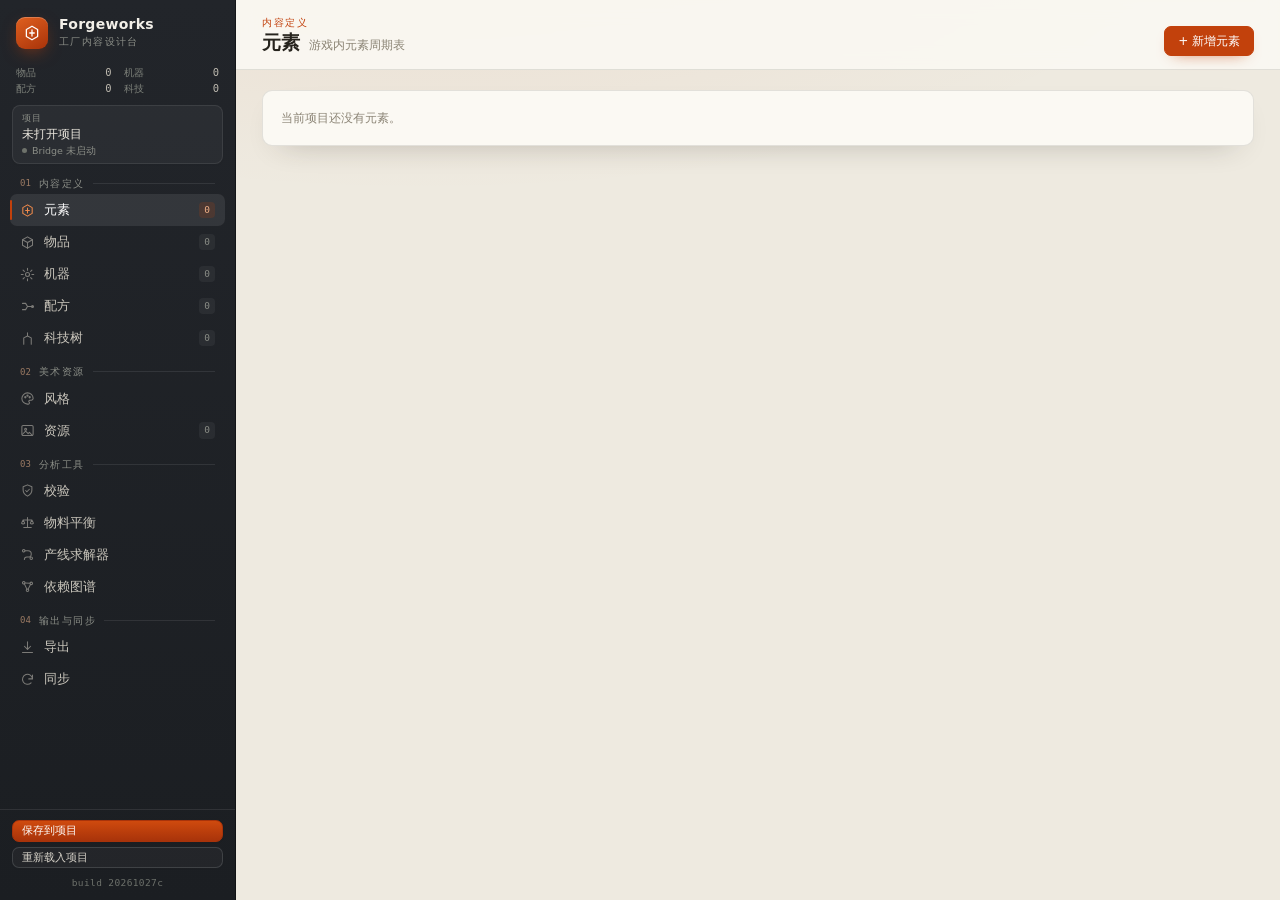
==== commit cee47f26: "refactor(content): 内容只从项目文件载入，移除硬编码 SEED 与本地兜底 产品代码不再内置任何元素/物品/机器/配方/科技数据：启动时内容为空， 打开项目后才从 project.j" ====
--- a/index.html
+++ b/index.html
@@ -4,12 +4,12 @@
 <meta charset="UTF-8">
 <meta name="viewport" content="width=device-width, initial-scale=1.0">
 <title>Forgeworks · 工厂游戏内容设计器</title>
-<link rel="stylesheet" href="css/theme.css?v=20261027a">
-<link rel="stylesheet" href="css/layout.css?v=20261027a">
-<link rel="stylesheet" href="css/components.css?v=20261027a">
-<link rel="stylesheet" href="css/pipeline.css?v=20261027a">
-<link rel="stylesheet" href="css/terminal.css?v=20261027a">
-<link rel="stylesheet" href="js/vendor/xterm.css?v=20261027a">
+<link rel="stylesheet" href="css/theme.css?v=20261027c">
+<link rel="stylesheet" href="css/layout.css?v=20261027c">
+<link rel="stylesheet" href="css/components.css?v=20261027c">
+<link rel="stylesheet" href="css/pipeline.css?v=20261027c">
+<link rel="stylesheet" href="css/terminal.css?v=20261027c">
+<link rel="stylesheet" href="js/vendor/xterm.css?v=20261027c">
 </head>
 <body>
 <div class="app">
@@ -27,8 +27,8 @@
     <div id="projectChip"></div>
     <nav class="nav" id="nav"></nav>
     <div class="side-foot">
-      <button id="btnSave" class="sm">保存到本地</button>
-      <button id="btnReset" class="sm">恢复预填数据</button>
+      <button id="btnSave" class="sm">保存到项目</button>
+      <button id="btnReset" class="sm">重新载入项目</button>
       <div id="buildStamp"></div>
     </div>
   </aside>
@@ -53,70 +53,69 @@
      ES module 在 file:// 下会被 CORS 拦截，双击打不开。
      ============================================================ -->
 
-<!-- 1. 配置与数据（先有 SEED，state.js 才能初始化 S） -->
-<script src="js/core/config.js?v=20261027a"></script>
-<script src="js/core/color.js?v=20261027a"></script>
-<script src="js/data/styles.js?v=20261027a"></script>
-<script src="js/data/seed.js?v=20261027a"></script>
-<script src="js/data/prompts.js?v=20261027a"></script>
+<!-- 1. 配置与数据（内容本身只从项目文件载入，这里只有风格与提示词） -->
+<script src="js/core/config.js?v=20261027c"></script>
+<script src="js/core/color.js?v=20261027c"></script>
+<script src="js/data/styles.js?v=20261027c"></script>
+<script src="js/data/prompts.js?v=20261027c"></script>
 
 <!-- 2. 状态与索引 -->
-<script src="js/core/state.js?v=20261027a"></script>
-<script src="js/core/lookup.js?v=20261027a"></script>
-<script src="js/core/style.js?v=20261027a"></script>
+<script src="js/core/state.js?v=20261027c"></script>
+<script src="js/core/lookup.js?v=20261027c"></script>
+<script src="js/core/style.js?v=20261027c"></script>
 
 <!-- 3. 第三方（本地 vendored，不依赖 CDN，离线可用） -->
-<script src="js/vendor/three.min.js?v=20261027a"></script>
-<script src="js/vendor/OrbitControls.js?v=20261027a"></script>
-<script src="js/vendor/RoomEnvironment.js?v=20261027a"></script>
-<script src="js/vendor/GLTFLoader.js?v=20261027a"></script>
-<script src="js/vendor/GLTFExporter.js?v=20261027a"></script>
-<script src="js/vendor/BufferGeometryUtils.js?v=20261027a"></script>
-<script src="js/vendor/xterm.js?v=20261027a"></script>
-<script src="js/vendor/xterm-addon-fit.js?v=20261027a"></script>
+<script src="js/vendor/three.min.js?v=20261027c"></script>
+<script src="js/vendor/OrbitControls.js?v=20261027c"></script>
+<script src="js/vendor/RoomEnvironment.js?v=20261027c"></script>
+<script src="js/vendor/GLTFLoader.js?v=20261027c"></script>
+<script src="js/vendor/GLTFExporter.js?v=20261027c"></script>
+<script src="js/vendor/BufferGeometryUtils.js?v=20261027c"></script>
+<script src="js/vendor/xterm.js?v=20261027c"></script>
+<script src="js/vendor/xterm-addon-fit.js?v=20261027c"></script>
 
 <!-- 4. 引擎（无 UI 依赖） -->
-<script src="js/engines/icons.js?v=20261027a"></script>
-<script src="js/engines/material-textures.js?v=20261027a"></script>
-<script src="js/engines/asset-layers.js?v=20261027a"></script>
-<script src="js/engines/glb.js?v=20261027a"></script>
-<script src="js/engines/viewer3d.js?v=20261027a"></script>
-<script src="js/views/editor3d.js?v=20261027a"></script>
-<script src="js/engines/validate.js?v=20261027a"></script>
-<script src="js/engines/solver.js?v=20261027a"></script>
-<script src="js/engines/balance.js?v=20261027a"></script>
-<script src="js/engines/csv.js?v=20261027a"></script>
-<script src="js/core/io.js?v=20261027a"></script>
-<script src="js/sync.js?v=20261027a"></script>
-<script src="js/pipeline-adopt.js?v=20261027a"></script>
-<script src="js/pipeline.js?v=20261027a"></script>
-<script src="js/pipeline-templates.js?v=20261027a"></script>
+<script src="js/engines/icons.js?v=20261027c"></script>
+<script src="js/engines/material-textures.js?v=20261027c"></script>
+<script src="js/engines/asset-layers.js?v=20261027c"></script>
+<script src="js/engines/glb.js?v=20261027c"></script>
+<script src="js/engines/viewer3d.js?v=20261027c"></script>
+<script src="js/views/editor3d.js?v=20261027c"></script>
+<script src="js/engines/validate.js?v=20261027c"></script>
+<script src="js/engines/solver.js?v=20261027c"></script>
+<script src="js/engines/balance.js?v=20261027c"></script>
+<script src="js/engines/csv.js?v=20261027c"></script>
+<script src="js/core/io.js?v=20261027c"></script>
+<script src="js/sync.js?v=20261027c"></script>
+<script src="js/pipeline-adopt.js?v=20261027c"></script>
+<script src="js/pipeline.js?v=20261027c"></script>
+<script src="js/pipeline-templates.js?v=20261027c"></script>
 
 <!-- 5. UI 基础 -->
-<script src="js/ui/table.js?v=20261027a"></script>
-<script src="js/ui/router.js?v=20261027a"></script>
-<script src="js/terminal.js?v=20261027a"></script>
-<script src="js/ui/editor.js?v=20261027a"></script>
-<script src="js/ui/providers.js?v=20261027a"></script>
+<script src="js/ui/table.js?v=20261027c"></script>
+<script src="js/ui/router.js?v=20261027c"></script>
+<script src="js/terminal.js?v=20261027c"></script>
+<script src="js/ui/editor.js?v=20261027c"></script>
+<script src="js/ui/providers.js?v=20261027c"></script>
 
 <!-- 6. 各视图 -->
-<script src="js/views/style.js?v=20261027a"></script>
-<script src="js/views/elements.js?v=20261027a"></script>
-<script src="js/views/items.js?v=20261027a"></script>
-<script src="js/views/machines.js?v=20261027a"></script>
-<script src="js/views/recipes.js?v=20261027a"></script>
-<script src="js/views/techs.js?v=20261027a"></script>
-<script src="js/views/assets.js?v=20261027a"></script>
-<script src="js/views/validate.js?v=20261027a"></script>
-<script src="js/views/balance.js?v=20261027a"></script>
-<script src="js/views/solve.js?v=20261027a"></script>
-<script src="js/views/graph.js?v=20261027a"></script>
-<script src="js/views/sync.js?v=20261027a"></script>
-<script src="js/views/project.js?v=20261027a"></script>
-<script src="js/views/pipeline.js?v=20261027a"></script>
-<script src="js/views/export.js?v=20261027a"></script>
+<script src="js/views/style.js?v=20261027c"></script>
+<script src="js/views/elements.js?v=20261027c"></script>
+<script src="js/views/items.js?v=20261027c"></script>
+<script src="js/views/machines.js?v=20261027c"></script>
+<script src="js/views/recipes.js?v=20261027c"></script>
+<script src="js/views/techs.js?v=20261027c"></script>
+<script src="js/views/assets.js?v=20261027c"></script>
+<script src="js/views/validate.js?v=20261027c"></script>
+<script src="js/views/balance.js?v=20261027c"></script>
+<script src="js/views/solve.js?v=20261027c"></script>
+<script src="js/views/graph.js?v=20261027c"></script>
+<script src="js/views/sync.js?v=20261027c"></script>
+<script src="js/views/project.js?v=20261027c"></script>
+<script src="js/views/pipeline.js?v=20261027c"></script>
+<script src="js/views/export.js?v=20261027c"></script>
 
 <!-- 7. 启动（构建 VIEWS 并首次渲染） -->
-<script src="js/main.js?v=20261027a"></script>
+<script src="js/main.js?v=20261027c"></script>
 </body>
 </html>
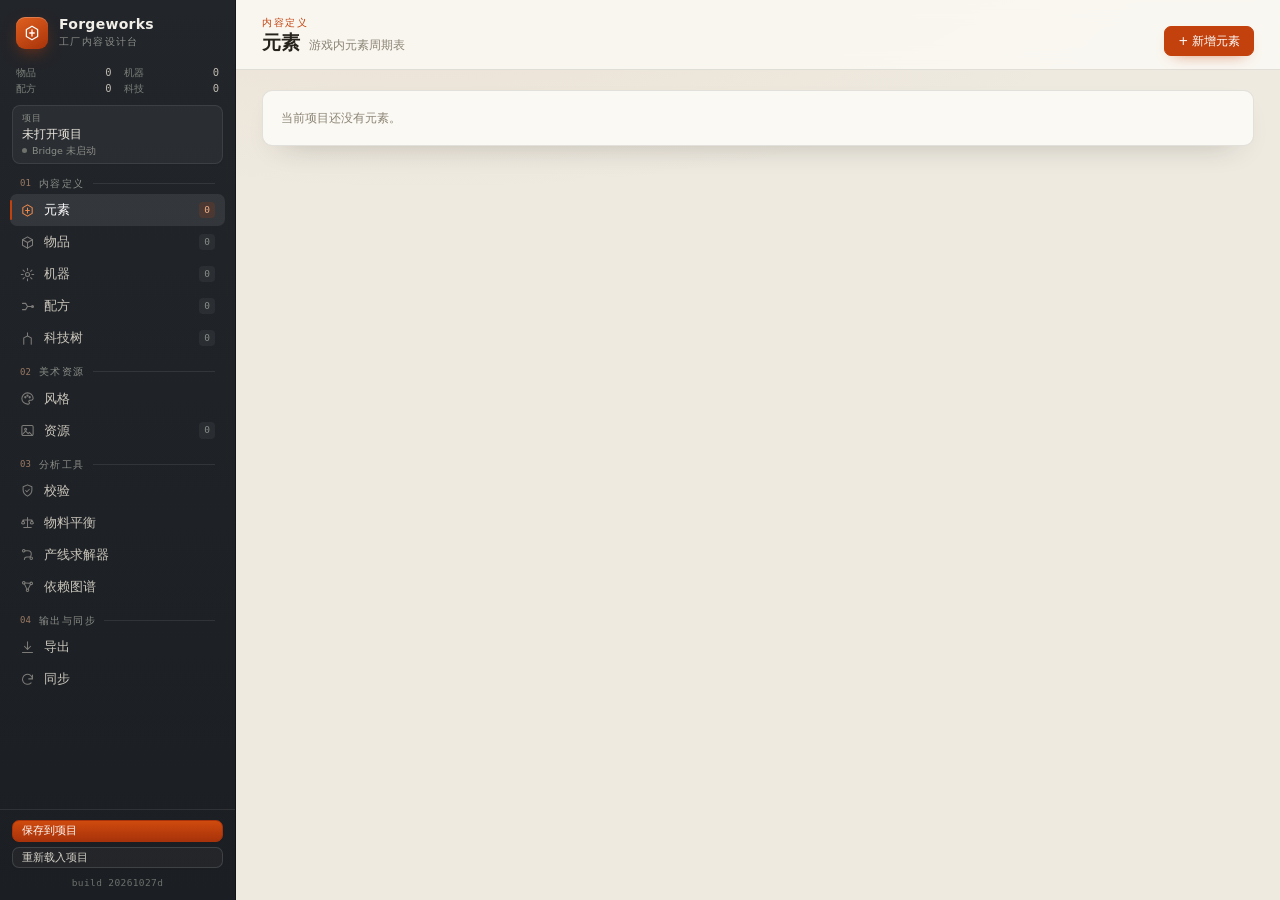
==== commit b88fe74f: "feat(spec): 新增小汽车机型模板，供蓝图与管线拆分复用 - fw_spec 增加 car 模板（车身/车顶/轮组三件）与端口、连接定义 - 蓝图节点机型下拉增加「小汽车」 - 补充 car " ====
--- a/index.html
+++ b/index.html
@@ -4,12 +4,12 @@
 <meta charset="UTF-8">
 <meta name="viewport" content="width=device-width, initial-scale=1.0">
 <title>Forgeworks · 工厂游戏内容设计器</title>
-<link rel="stylesheet" href="css/theme.css?v=20261027c">
-<link rel="stylesheet" href="css/layout.css?v=20261027c">
-<link rel="stylesheet" href="css/components.css?v=20261027c">
-<link rel="stylesheet" href="css/pipeline.css?v=20261027c">
-<link rel="stylesheet" href="css/terminal.css?v=20261027c">
-<link rel="stylesheet" href="js/vendor/xterm.css?v=20261027c">
+<link rel="stylesheet" href="css/theme.css?v=20261027d">
+<link rel="stylesheet" href="css/layout.css?v=20261027d">
+<link rel="stylesheet" href="css/components.css?v=20261027d">
+<link rel="stylesheet" href="css/pipeline.css?v=20261027d">
+<link rel="stylesheet" href="css/terminal.css?v=20261027d">
+<link rel="stylesheet" href="js/vendor/xterm.css?v=20261027d">
 </head>
 <body>
 <div class="app">
@@ -54,68 +54,68 @@
      ============================================================ -->
 
 <!-- 1. 配置与数据（内容本身只从项目文件载入，这里只有风格与提示词） -->
-<script src="js/core/config.js?v=20261027c"></script>
-<script src="js/core/color.js?v=20261027c"></script>
-<script src="js/data/styles.js?v=20261027c"></script>
-<script src="js/data/prompts.js?v=20261027c"></script>
+<script src="js/core/config.js?v=20261027d"></script>
+<script src="js/core/color.js?v=20261027d"></script>
+<script src="js/data/styles.js?v=20261027d"></script>
+<script src="js/data/prompts.js?v=20261027d"></script>
 
 <!-- 2. 状态与索引 -->
-<script src="js/core/state.js?v=20261027c"></script>
-<script src="js/core/lookup.js?v=20261027c"></script>
-<script src="js/core/style.js?v=20261027c"></script>
+<script src="js/core/state.js?v=20261027d"></script>
+<script src="js/core/lookup.js?v=20261027d"></script>
+<script src="js/core/style.js?v=20261027d"></script>
 
 <!-- 3. 第三方（本地 vendored，不依赖 CDN，离线可用） -->
-<script src="js/vendor/three.min.js?v=20261027c"></script>
-<script src="js/vendor/OrbitControls.js?v=20261027c"></script>
-<script src="js/vendor/RoomEnvironment.js?v=20261027c"></script>
-<script src="js/vendor/GLTFLoader.js?v=20261027c"></script>
-<script src="js/vendor/GLTFExporter.js?v=20261027c"></script>
-<script src="js/vendor/BufferGeometryUtils.js?v=20261027c"></script>
-<script src="js/vendor/xterm.js?v=20261027c"></script>
-<script src="js/vendor/xterm-addon-fit.js?v=20261027c"></script>
+<script src="js/vendor/three.min.js?v=20261027d"></script>
+<script src="js/vendor/OrbitControls.js?v=20261027d"></script>
+<script src="js/vendor/RoomEnvironment.js?v=20261027d"></script>
+<script src="js/vendor/GLTFLoader.js?v=20261027d"></script>
+<script src="js/vendor/GLTFExporter.js?v=20261027d"></script>
+<script src="js/vendor/BufferGeometryUtils.js?v=20261027d"></script>
+<script src="js/vendor/xterm.js?v=20261027d"></script>
+<script src="js/vendor/xterm-addon-fit.js?v=20261027d"></script>
 
 <!-- 4. 引擎（无 UI 依赖） -->
-<script src="js/engines/icons.js?v=20261027c"></script>
-<script src="js/engines/material-textures.js?v=20261027c"></script>
-<script src="js/engines/asset-layers.js?v=20261027c"></script>
-<script src="js/engines/glb.js?v=20261027c"></script>
-<script src="js/engines/viewer3d.js?v=20261027c"></script>
-<script src="js/views/editor3d.js?v=20261027c"></script>
-<script src="js/engines/validate.js?v=20261027c"></script>
-<script src="js/engines/solver.js?v=20261027c"></script>
-<script src="js/engines/balance.js?v=20261027c"></script>
-<script src="js/engines/csv.js?v=20261027c"></script>
-<script src="js/core/io.js?v=20261027c"></script>
-<script src="js/sync.js?v=20261027c"></script>
-<script src="js/pipeline-adopt.js?v=20261027c"></script>
-<script src="js/pipeline.js?v=20261027c"></script>
-<script src="js/pipeline-templates.js?v=20261027c"></script>
+<script src="js/engines/icons.js?v=20261027d"></script>
+<script src="js/engines/material-textures.js?v=20261027d"></script>
+<script src="js/engines/asset-layers.js?v=20261027d"></script>
+<script src="js/engines/glb.js?v=20261027d"></script>
+<script src="js/engines/viewer3d.js?v=20261027d"></script>
+<script src="js/views/editor3d.js?v=20261027d"></script>
+<script src="js/engines/validate.js?v=20261027d"></script>
+<script src="js/engines/solver.js?v=20261027d"></script>
+<script src="js/engines/balance.js?v=20261027d"></script>
+<script src="js/engines/csv.js?v=20261027d"></script>
+<script src="js/core/io.js?v=20261027d"></script>
+<script src="js/sync.js?v=20261027d"></script>
+<script src="js/pipeline-adopt.js?v=20261027d"></script>
+<script src="js/pipeline.js?v=20261027d"></script>
+<script src="js/pipeline-templates.js?v=20261027d"></script>
 
 <!-- 5. UI 基础 -->
-<script src="js/ui/table.js?v=20261027c"></script>
-<script src="js/ui/router.js?v=20261027c"></script>
-<script src="js/terminal.js?v=20261027c"></script>
-<script src="js/ui/editor.js?v=20261027c"></script>
-<script src="js/ui/providers.js?v=20261027c"></script>
+<script src="js/ui/table.js?v=20261027d"></script>
+<script src="js/ui/router.js?v=20261027d"></script>
+<script src="js/terminal.js?v=20261027d"></script>
+<script src="js/ui/editor.js?v=20261027d"></script>
+<script src="js/ui/providers.js?v=20261027d"></script>
 
 <!-- 6. 各视图 -->
-<script src="js/views/style.js?v=20261027c"></script>
-<script src="js/views/elements.js?v=20261027c"></script>
-<script src="js/views/items.js?v=20261027c"></script>
-<script src="js/views/machines.js?v=20261027c"></script>
-<script src="js/views/recipes.js?v=20261027c"></script>
-<script src="js/views/techs.js?v=20261027c"></script>
-<script src="js/views/assets.js?v=20261027c"></script>
-<script src="js/views/validate.js?v=20261027c"></script>
-<script src="js/views/balance.js?v=20261027c"></script>
-<script src="js/views/solve.js?v=20261027c"></script>
-<script src="js/views/graph.js?v=20261027c"></script>
-<script src="js/views/sync.js?v=20261027c"></script>
-<script src="js/views/project.js?v=20261027c"></script>
-<script src="js/views/pipeline.js?v=20261027c"></script>
-<script src="js/views/export.js?v=20261027c"></script>
+<script src="js/views/style.js?v=20261027d"></script>
+<script src="js/views/elements.js?v=20261027d"></script>
+<script src="js/views/items.js?v=20261027d"></script>
+<script src="js/views/machines.js?v=20261027d"></script>
+<script src="js/views/recipes.js?v=20261027d"></script>
+<script src="js/views/techs.js?v=20261027d"></script>
+<script src="js/views/assets.js?v=20261027d"></script>
+<script src="js/views/validate.js?v=20261027d"></script>
+<script src="js/views/balance.js?v=20261027d"></script>
+<script src="js/views/solve.js?v=20261027d"></script>
+<script src="js/views/graph.js?v=20261027d"></script>
+<script src="js/views/sync.js?v=20261027d"></script>
+<script src="js/views/project.js?v=20261027d"></script>
+<script src="js/views/pipeline.js?v=20261027d"></script>
+<script src="js/views/export.js?v=20261027d"></script>
 
 <!-- 7. 启动（构建 VIEWS 并首次渲染） -->
-<script src="js/main.js?v=20261027c"></script>
+<script src="js/main.js?v=20261027d"></script>
 </body>
 </html>
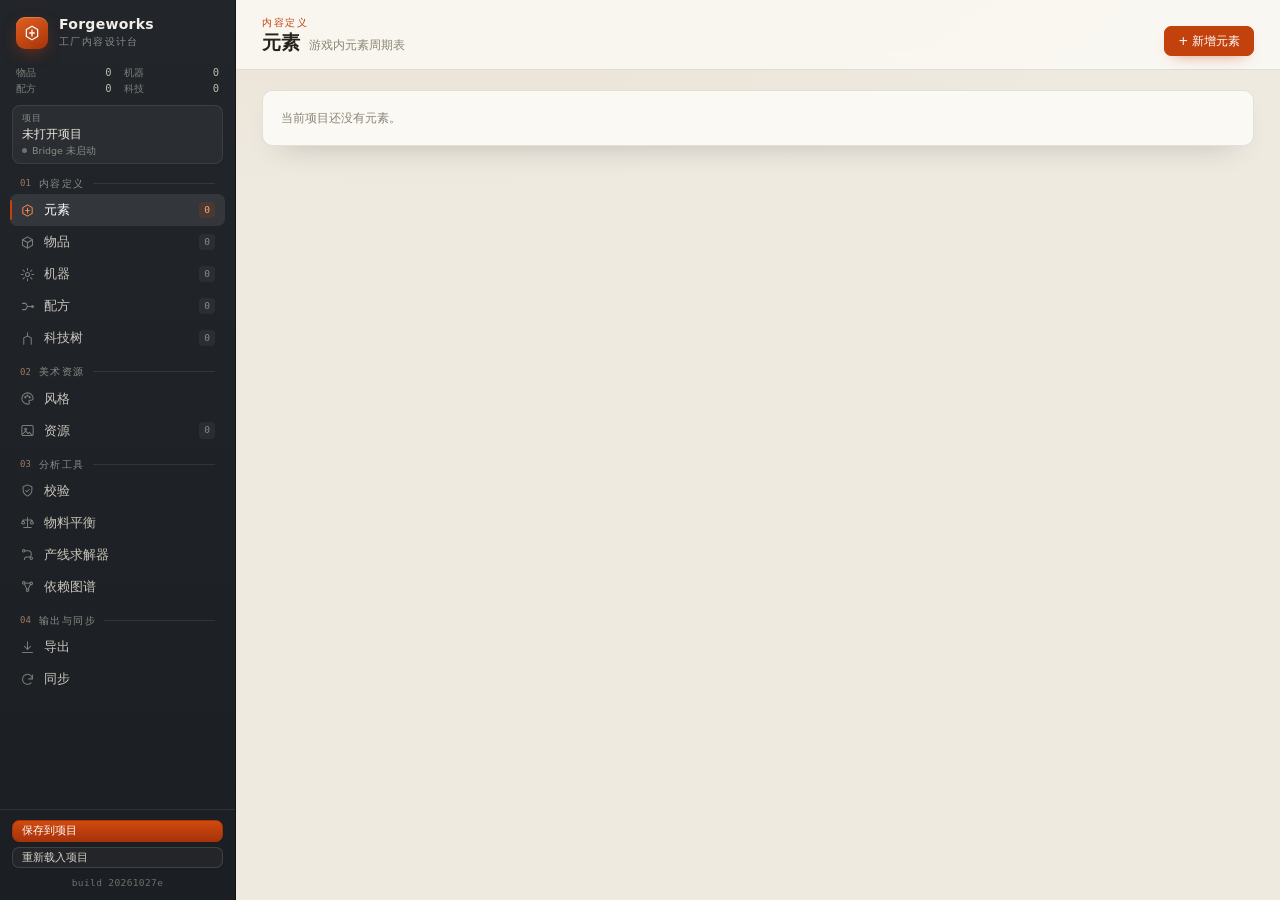
==== commit 5d5301f2: "feat(pipeline): 新三视图节点，生成三格正交图并本地裁出单视图 尺寸分析要以正交三视图为输入，先让管线能产出并拆出前/侧/顶三张图。 生成走 Ark 文生图，Bridge 提交时套三视图" ====
--- a/index.html
+++ b/index.html
@@ -4,12 +4,12 @@
 <meta charset="UTF-8">
 <meta name="viewport" content="width=device-width, initial-scale=1.0">
 <title>Forgeworks · 工厂游戏内容设计器</title>
-<link rel="stylesheet" href="css/theme.css?v=20261027d">
-<link rel="stylesheet" href="css/layout.css?v=20261027d">
-<link rel="stylesheet" href="css/components.css?v=20261027d">
-<link rel="stylesheet" href="css/pipeline.css?v=20261027d">
-<link rel="stylesheet" href="css/terminal.css?v=20261027d">
-<link rel="stylesheet" href="js/vendor/xterm.css?v=20261027d">
+<link rel="stylesheet" href="css/theme.css?v=20261027e">
+<link rel="stylesheet" href="css/layout.css?v=20261027e">
+<link rel="stylesheet" href="css/components.css?v=20261027e">
+<link rel="stylesheet" href="css/pipeline.css?v=20261027e">
+<link rel="stylesheet" href="css/terminal.css?v=20261027e">
+<link rel="stylesheet" href="js/vendor/xterm.css?v=20261027e">
 </head>
 <body>
 <div class="app">
@@ -54,68 +54,68 @@
      ============================================================ -->
 
 <!-- 1. 配置与数据（内容本身只从项目文件载入，这里只有风格与提示词） -->
-<script src="js/core/config.js?v=20261027d"></script>
-<script src="js/core/color.js?v=20261027d"></script>
-<script src="js/data/styles.js?v=20261027d"></script>
-<script src="js/data/prompts.js?v=20261027d"></script>
+<script src="js/core/config.js?v=20261027e"></script>
+<script src="js/core/color.js?v=20261027e"></script>
+<script src="js/data/styles.js?v=20261027e"></script>
+<script src="js/data/prompts.js?v=20261027e"></script>
 
 <!-- 2. 状态与索引 -->
-<script src="js/core/state.js?v=20261027d"></script>
-<script src="js/core/lookup.js?v=20261027d"></script>
-<script src="js/core/style.js?v=20261027d"></script>
+<script src="js/core/state.js?v=20261027e"></script>
+<script src="js/core/lookup.js?v=20261027e"></script>
+<script src="js/core/style.js?v=20261027e"></script>
 
 <!-- 3. 第三方（本地 vendored，不依赖 CDN，离线可用） -->
-<script src="js/vendor/three.min.js?v=20261027d"></script>
-<script src="js/vendor/OrbitControls.js?v=20261027d"></script>
-<script src="js/vendor/RoomEnvironment.js?v=20261027d"></script>
-<script src="js/vendor/GLTFLoader.js?v=20261027d"></script>
-<script src="js/vendor/GLTFExporter.js?v=20261027d"></script>
-<script src="js/vendor/BufferGeometryUtils.js?v=20261027d"></script>
-<script src="js/vendor/xterm.js?v=20261027d"></script>
-<script src="js/vendor/xterm-addon-fit.js?v=20261027d"></script>
+<script src="js/vendor/three.min.js?v=20261027e"></script>
+<script src="js/vendor/OrbitControls.js?v=20261027e"></script>
+<script src="js/vendor/RoomEnvironment.js?v=20261027e"></script>
+<script src="js/vendor/GLTFLoader.js?v=20261027e"></script>
+<script src="js/vendor/GLTFExporter.js?v=20261027e"></script>
+<script src="js/vendor/BufferGeometryUtils.js?v=20261027e"></script>
+<script src="js/vendor/xterm.js?v=20261027e"></script>
+<script src="js/vendor/xterm-addon-fit.js?v=20261027e"></script>
 
 <!-- 4. 引擎（无 UI 依赖） -->
-<script src="js/engines/icons.js?v=20261027d"></script>
-<script src="js/engines/material-textures.js?v=20261027d"></script>
-<script src="js/engines/asset-layers.js?v=20261027d"></script>
-<script src="js/engines/glb.js?v=20261027d"></script>
-<script src="js/engines/viewer3d.js?v=20261027d"></script>
-<script src="js/views/editor3d.js?v=20261027d"></script>
-<script src="js/engines/validate.js?v=20261027d"></script>
-<script src="js/engines/solver.js?v=20261027d"></script>
-<script src="js/engines/balance.js?v=20261027d"></script>
-<script src="js/engines/csv.js?v=20261027d"></script>
-<script src="js/core/io.js?v=20261027d"></script>
-<script src="js/sync.js?v=20261027d"></script>
-<script src="js/pipeline-adopt.js?v=20261027d"></script>
-<script src="js/pipeline.js?v=20261027d"></script>
-<script src="js/pipeline-templates.js?v=20261027d"></script>
+<script src="js/engines/icons.js?v=20261027e"></script>
+<script src="js/engines/material-textures.js?v=20261027e"></script>
+<script src="js/engines/asset-layers.js?v=20261027e"></script>
+<script src="js/engines/glb.js?v=20261027e"></script>
+<script src="js/engines/viewer3d.js?v=20261027e"></script>
+<script src="js/views/editor3d.js?v=20261027e"></script>
+<script src="js/engines/validate.js?v=20261027e"></script>
+<script src="js/engines/solver.js?v=20261027e"></script>
+<script src="js/engines/balance.js?v=20261027e"></script>
+<script src="js/engines/csv.js?v=20261027e"></script>
+<script src="js/core/io.js?v=20261027e"></script>
+<script src="js/sync.js?v=20261027e"></script>
+<script src="js/pipeline-adopt.js?v=20261027e"></script>
+<script src="js/pipeline.js?v=20261027e"></script>
+<script src="js/pipeline-templates.js?v=20261027e"></script>
 
 <!-- 5. UI 基础 -->
-<script src="js/ui/table.js?v=20261027d"></script>
-<script src="js/ui/router.js?v=20261027d"></script>
-<script src="js/terminal.js?v=20261027d"></script>
-<script src="js/ui/editor.js?v=20261027d"></script>
-<script src="js/ui/providers.js?v=20261027d"></script>
+<script src="js/ui/table.js?v=20261027e"></script>
+<script src="js/ui/router.js?v=20261027e"></script>
+<script src="js/terminal.js?v=20261027e"></script>
+<script src="js/ui/editor.js?v=20261027e"></script>
+<script src="js/ui/providers.js?v=20261027e"></script>
 
 <!-- 6. 各视图 -->
-<script src="js/views/style.js?v=20261027d"></script>
-<script src="js/views/elements.js?v=20261027d"></script>
-<script src="js/views/items.js?v=20261027d"></script>
-<script src="js/views/machines.js?v=20261027d"></script>
-<script src="js/views/recipes.js?v=20261027d"></script>
-<script src="js/views/techs.js?v=20261027d"></script>
-<script src="js/views/assets.js?v=20261027d"></script>
-<script src="js/views/validate.js?v=20261027d"></script>
-<script src="js/views/balance.js?v=20261027d"></script>
-<script src="js/views/solve.js?v=20261027d"></script>
-<script src="js/views/graph.js?v=20261027d"></script>
-<script src="js/views/sync.js?v=20261027d"></script>
-<script src="js/views/project.js?v=20261027d"></script>
-<script src="js/views/pipeline.js?v=20261027d"></script>
-<script src="js/views/export.js?v=20261027d"></script>
+<script src="js/views/style.js?v=20261027e"></script>
+<script src="js/views/elements.js?v=20261027e"></script>
+<script src="js/views/items.js?v=20261027e"></script>
+<script src="js/views/machines.js?v=20261027e"></script>
+<script src="js/views/recipes.js?v=20261027e"></script>
+<script src="js/views/techs.js?v=20261027e"></script>
+<script src="js/views/assets.js?v=20261027e"></script>
+<script src="js/views/validate.js?v=20261027e"></script>
+<script src="js/views/balance.js?v=20261027e"></script>
+<script src="js/views/solve.js?v=20261027e"></script>
+<script src="js/views/graph.js?v=20261027e"></script>
+<script src="js/views/sync.js?v=20261027e"></script>
+<script src="js/views/project.js?v=20261027e"></script>
+<script src="js/views/pipeline.js?v=20261027e"></script>
+<script src="js/views/export.js?v=20261027e"></script>
 
 <!-- 7. 启动（构建 VIEWS 并首次渲染） -->
-<script src="js/main.js?v=20261027d"></script>
+<script src="js/main.js?v=20261027e"></script>
 </body>
 </html>
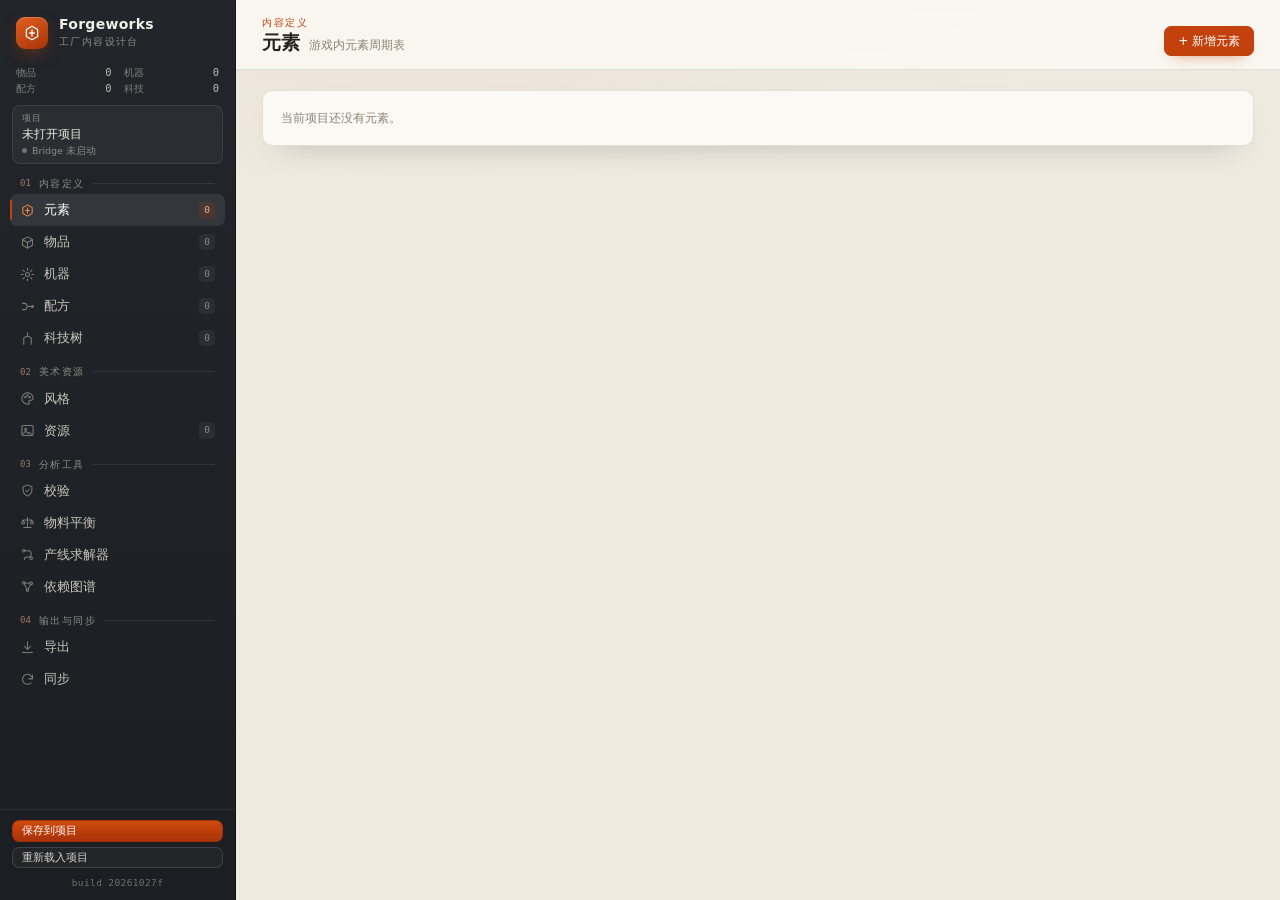
==== commit 4b650440: "feat(pipeline): 尺寸节点支持整体/单件两种分析范围 - blueprint 新增 scope=overall|part；part 复用同一视觉分析逻辑，吃单件三视图与上游 spec 锚" ====
--- a/index.html
+++ b/index.html
@@ -4,12 +4,12 @@
 <meta charset="UTF-8">
 <meta name="viewport" content="width=device-width, initial-scale=1.0">
 <title>Forgeworks · 工厂游戏内容设计器</title>
-<link rel="stylesheet" href="css/theme.css?v=20261027e">
-<link rel="stylesheet" href="css/layout.css?v=20261027e">
-<link rel="stylesheet" href="css/components.css?v=20261027e">
-<link rel="stylesheet" href="css/pipeline.css?v=20261027e">
-<link rel="stylesheet" href="css/terminal.css?v=20261027e">
-<link rel="stylesheet" href="js/vendor/xterm.css?v=20261027e">
+<link rel="stylesheet" href="css/theme.css?v=20261027f">
+<link rel="stylesheet" href="css/layout.css?v=20261027f">
+<link rel="stylesheet" href="css/components.css?v=20261027f">
+<link rel="stylesheet" href="css/pipeline.css?v=20261027f">
+<link rel="stylesheet" href="css/terminal.css?v=20261027f">
+<link rel="stylesheet" href="js/vendor/xterm.css?v=20261027f">
 </head>
 <body>
 <div class="app">
@@ -54,68 +54,68 @@
      ============================================================ -->
 
 <!-- 1. 配置与数据（内容本身只从项目文件载入，这里只有风格与提示词） -->
-<script src="js/core/config.js?v=20261027e"></script>
-<script src="js/core/color.js?v=20261027e"></script>
-<script src="js/data/styles.js?v=20261027e"></script>
-<script src="js/data/prompts.js?v=20261027e"></script>
+<script src="js/core/config.js?v=20261027f"></script>
+<script src="js/core/color.js?v=20261027f"></script>
+<script src="js/data/styles.js?v=20261027f"></script>
+<script src="js/data/prompts.js?v=20261027f"></script>
 
 <!-- 2. 状态与索引 -->
-<script src="js/core/state.js?v=20261027e"></script>
-<script src="js/core/lookup.js?v=20261027e"></script>
-<script src="js/core/style.js?v=20261027e"></script>
+<script src="js/core/state.js?v=20261027f"></script>
+<script src="js/core/lookup.js?v=20261027f"></script>
+<script src="js/core/style.js?v=20261027f"></script>
 
 <!-- 3. 第三方（本地 vendored，不依赖 CDN，离线可用） -->
-<script src="js/vendor/three.min.js?v=20261027e"></script>
-<script src="js/vendor/OrbitControls.js?v=20261027e"></script>
-<script src="js/vendor/RoomEnvironment.js?v=20261027e"></script>
-<script src="js/vendor/GLTFLoader.js?v=20261027e"></script>
-<script src="js/vendor/GLTFExporter.js?v=20261027e"></script>
-<script src="js/vendor/BufferGeometryUtils.js?v=20261027e"></script>
-<script src="js/vendor/xterm.js?v=20261027e"></script>
-<script src="js/vendor/xterm-addon-fit.js?v=20261027e"></script>
+<script src="js/vendor/three.min.js?v=20261027f"></script>
+<script src="js/vendor/OrbitControls.js?v=20261027f"></script>
+<script src="js/vendor/RoomEnvironment.js?v=20261027f"></script>
+<script src="js/vendor/GLTFLoader.js?v=20261027f"></script>
+<script src="js/vendor/GLTFExporter.js?v=20261027f"></script>
+<script src="js/vendor/BufferGeometryUtils.js?v=20261027f"></script>
+<script src="js/vendor/xterm.js?v=20261027f"></script>
+<script src="js/vendor/xterm-addon-fit.js?v=20261027f"></script>
 
 <!-- 4. 引擎（无 UI 依赖） -->
-<script src="js/engines/icons.js?v=20261027e"></script>
-<script src="js/engines/material-textures.js?v=20261027e"></script>
-<script src="js/engines/asset-layers.js?v=20261027e"></script>
-<script src="js/engines/glb.js?v=20261027e"></script>
-<script src="js/engines/viewer3d.js?v=20261027e"></script>
-<script src="js/views/editor3d.js?v=20261027e"></script>
-<script src="js/engines/validate.js?v=20261027e"></script>
-<script src="js/engines/solver.js?v=20261027e"></script>
-<script src="js/engines/balance.js?v=20261027e"></script>
-<script src="js/engines/csv.js?v=20261027e"></script>
-<script src="js/core/io.js?v=20261027e"></script>
-<script src="js/sync.js?v=20261027e"></script>
-<script src="js/pipeline-adopt.js?v=20261027e"></script>
-<script src="js/pipeline.js?v=20261027e"></script>
-<script src="js/pipeline-templates.js?v=20261027e"></script>
+<script src="js/engines/icons.js?v=20261027f"></script>
+<script src="js/engines/material-textures.js?v=20261027f"></script>
+<script src="js/engines/asset-layers.js?v=20261027f"></script>
+<script src="js/engines/glb.js?v=20261027f"></script>
+<script src="js/engines/viewer3d.js?v=20261027f"></script>
+<script src="js/views/editor3d.js?v=20261027f"></script>
+<script src="js/engines/validate.js?v=20261027f"></script>
+<script src="js/engines/solver.js?v=20261027f"></script>
+<script src="js/engines/balance.js?v=20261027f"></script>
+<script src="js/engines/csv.js?v=20261027f"></script>
+<script src="js/core/io.js?v=20261027f"></script>
+<script src="js/sync.js?v=20261027f"></script>
+<script src="js/pipeline-adopt.js?v=20261027f"></script>
+<script src="js/pipeline.js?v=20261027f"></script>
+<script src="js/pipeline-templates.js?v=20261027f"></script>
 
 <!-- 5. UI 基础 -->
-<script src="js/ui/table.js?v=20261027e"></script>
-<script src="js/ui/router.js?v=20261027e"></script>
-<script src="js/terminal.js?v=20261027e"></script>
-<script src="js/ui/editor.js?v=20261027e"></script>
-<script src="js/ui/providers.js?v=20261027e"></script>
+<script src="js/ui/table.js?v=20261027f"></script>
+<script src="js/ui/router.js?v=20261027f"></script>
+<script src="js/terminal.js?v=20261027f"></script>
+<script src="js/ui/editor.js?v=20261027f"></script>
+<script src="js/ui/providers.js?v=20261027f"></script>
 
 <!-- 6. 各视图 -->
-<script src="js/views/style.js?v=20261027e"></script>
-<script src="js/views/elements.js?v=20261027e"></script>
-<script src="js/views/items.js?v=20261027e"></script>
-<script src="js/views/machines.js?v=20261027e"></script>
-<script src="js/views/recipes.js?v=20261027e"></script>
-<script src="js/views/techs.js?v=20261027e"></script>
-<script src="js/views/assets.js?v=20261027e"></script>
-<script src="js/views/validate.js?v=20261027e"></script>
-<script src="js/views/balance.js?v=20261027e"></script>
-<script src="js/views/solve.js?v=20261027e"></script>
-<script src="js/views/graph.js?v=20261027e"></script>
-<script src="js/views/sync.js?v=20261027e"></script>
-<script src="js/views/project.js?v=20261027e"></script>
-<script src="js/views/pipeline.js?v=20261027e"></script>
-<script src="js/views/export.js?v=20261027e"></script>
+<script src="js/views/style.js?v=20261027f"></script>
+<script src="js/views/elements.js?v=20261027f"></script>
+<script src="js/views/items.js?v=20261027f"></script>
+<script src="js/views/machines.js?v=20261027f"></script>
+<script src="js/views/recipes.js?v=20261027f"></script>
+<script src="js/views/techs.js?v=20261027f"></script>
+<script src="js/views/assets.js?v=20261027f"></script>
+<script src="js/views/validate.js?v=20261027f"></script>
+<script src="js/views/balance.js?v=20261027f"></script>
+<script src="js/views/solve.js?v=20261027f"></script>
+<script src="js/views/graph.js?v=20261027f"></script>
+<script src="js/views/sync.js?v=20261027f"></script>
+<script src="js/views/project.js?v=20261027f"></script>
+<script src="js/views/pipeline.js?v=20261027f"></script>
+<script src="js/views/export.js?v=20261027f"></script>
 
 <!-- 7. 启动（构建 VIEWS 并首次渲染） -->
-<script src="js/main.js?v=20261027e"></script>
+<script src="js/main.js?v=20261027f"></script>
 </body>
 </html>
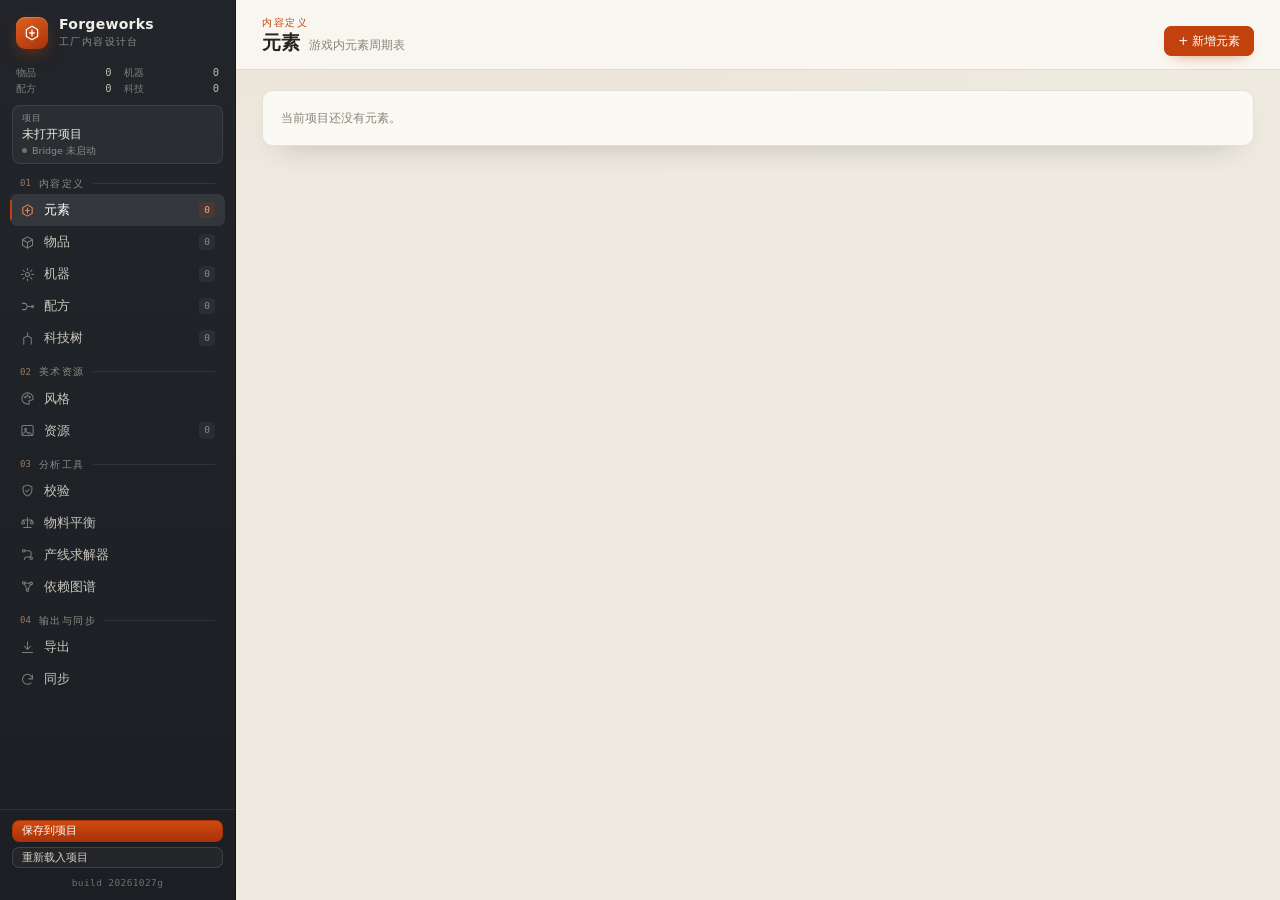
==== commit dcb6fffe: "feat(pipeline): 单件尺寸进入模型校准与减面，装配减面保留端口 partModel 优先用上游 measure 的尺寸做 fit 目标并把尺寸写进图生 3D 提示词； decimate " ====
--- a/index.html
+++ b/index.html
@@ -4,12 +4,12 @@
 <meta charset="UTF-8">
 <meta name="viewport" content="width=device-width, initial-scale=1.0">
 <title>Forgeworks · 工厂游戏内容设计器</title>
-<link rel="stylesheet" href="css/theme.css?v=20261027f">
-<link rel="stylesheet" href="css/layout.css?v=20261027f">
-<link rel="stylesheet" href="css/components.css?v=20261027f">
-<link rel="stylesheet" href="css/pipeline.css?v=20261027f">
-<link rel="stylesheet" href="css/terminal.css?v=20261027f">
-<link rel="stylesheet" href="js/vendor/xterm.css?v=20261027f">
+<link rel="stylesheet" href="css/theme.css?v=20261027g">
+<link rel="stylesheet" href="css/layout.css?v=20261027g">
+<link rel="stylesheet" href="css/components.css?v=20261027g">
+<link rel="stylesheet" href="css/pipeline.css?v=20261027g">
+<link rel="stylesheet" href="css/terminal.css?v=20261027g">
+<link rel="stylesheet" href="js/vendor/xterm.css?v=20261027g">
 </head>
 <body>
 <div class="app">
@@ -54,68 +54,68 @@
      ============================================================ -->
 
 <!-- 1. 配置与数据（内容本身只从项目文件载入，这里只有风格与提示词） -->
-<script src="js/core/config.js?v=20261027f"></script>
-<script src="js/core/color.js?v=20261027f"></script>
-<script src="js/data/styles.js?v=20261027f"></script>
-<script src="js/data/prompts.js?v=20261027f"></script>
+<script src="js/core/config.js?v=20261027g"></script>
+<script src="js/core/color.js?v=20261027g"></script>
+<script src="js/data/styles.js?v=20261027g"></script>
+<script src="js/data/prompts.js?v=20261027g"></script>
 
 <!-- 2. 状态与索引 -->
-<script src="js/core/state.js?v=20261027f"></script>
-<script src="js/core/lookup.js?v=20261027f"></script>
-<script src="js/core/style.js?v=20261027f"></script>
+<script src="js/core/state.js?v=20261027g"></script>
+<script src="js/core/lookup.js?v=20261027g"></script>
+<script src="js/core/style.js?v=20261027g"></script>
 
 <!-- 3. 第三方（本地 vendored，不依赖 CDN，离线可用） -->
-<script src="js/vendor/three.min.js?v=20261027f"></script>
-<script src="js/vendor/OrbitControls.js?v=20261027f"></script>
-<script src="js/vendor/RoomEnvironment.js?v=20261027f"></script>
-<script src="js/vendor/GLTFLoader.js?v=20261027f"></script>
-<script src="js/vendor/GLTFExporter.js?v=20261027f"></script>
-<script src="js/vendor/BufferGeometryUtils.js?v=20261027f"></script>
-<script src="js/vendor/xterm.js?v=20261027f"></script>
-<script src="js/vendor/xterm-addon-fit.js?v=20261027f"></script>
+<script src="js/vendor/three.min.js?v=20261027g"></script>
+<script src="js/vendor/OrbitControls.js?v=20261027g"></script>
+<script src="js/vendor/RoomEnvironment.js?v=20261027g"></script>
+<script src="js/vendor/GLTFLoader.js?v=20261027g"></script>
+<script src="js/vendor/GLTFExporter.js?v=20261027g"></script>
+<script src="js/vendor/BufferGeometryUtils.js?v=20261027g"></script>
+<script src="js/vendor/xterm.js?v=20261027g"></script>
+<script src="js/vendor/xterm-addon-fit.js?v=20261027g"></script>
 
 <!-- 4. 引擎（无 UI 依赖） -->
-<script src="js/engines/icons.js?v=20261027f"></script>
-<script src="js/engines/material-textures.js?v=20261027f"></script>
-<script src="js/engines/asset-layers.js?v=20261027f"></script>
-<script src="js/engines/glb.js?v=20261027f"></script>
-<script src="js/engines/viewer3d.js?v=20261027f"></script>
-<script src="js/views/editor3d.js?v=20261027f"></script>
-<script src="js/engines/validate.js?v=20261027f"></script>
-<script src="js/engines/solver.js?v=20261027f"></script>
-<script src="js/engines/balance.js?v=20261027f"></script>
-<script src="js/engines/csv.js?v=20261027f"></script>
-<script src="js/core/io.js?v=20261027f"></script>
-<script src="js/sync.js?v=20261027f"></script>
-<script src="js/pipeline-adopt.js?v=20261027f"></script>
-<script src="js/pipeline.js?v=20261027f"></script>
-<script src="js/pipeline-templates.js?v=20261027f"></script>
+<script src="js/engines/icons.js?v=20261027g"></script>
+<script src="js/engines/material-textures.js?v=20261027g"></script>
+<script src="js/engines/asset-layers.js?v=20261027g"></script>
+<script src="js/engines/glb.js?v=20261027g"></script>
+<script src="js/engines/viewer3d.js?v=20261027g"></script>
+<script src="js/views/editor3d.js?v=20261027g"></script>
+<script src="js/engines/validate.js?v=20261027g"></script>
+<script src="js/engines/solver.js?v=20261027g"></script>
+<script src="js/engines/balance.js?v=20261027g"></script>
+<script src="js/engines/csv.js?v=20261027g"></script>
+<script src="js/core/io.js?v=20261027g"></script>
+<script src="js/sync.js?v=20261027g"></script>
+<script src="js/pipeline-adopt.js?v=20261027g"></script>
+<script src="js/pipeline.js?v=20261027g"></script>
+<script src="js/pipeline-templates.js?v=20261027g"></script>
 
 <!-- 5. UI 基础 -->
-<script src="js/ui/table.js?v=20261027f"></script>
-<script src="js/ui/router.js?v=20261027f"></script>
-<script src="js/terminal.js?v=20261027f"></script>
-<script src="js/ui/editor.js?v=20261027f"></script>
-<script src="js/ui/providers.js?v=20261027f"></script>
+<script src="js/ui/table.js?v=20261027g"></script>
+<script src="js/ui/router.js?v=20261027g"></script>
+<script src="js/terminal.js?v=20261027g"></script>
+<script src="js/ui/editor.js?v=20261027g"></script>
+<script src="js/ui/providers.js?v=20261027g"></script>
 
 <!-- 6. 各视图 -->
-<script src="js/views/style.js?v=20261027f"></script>
-<script src="js/views/elements.js?v=20261027f"></script>
-<script src="js/views/items.js?v=20261027f"></script>
-<script src="js/views/machines.js?v=20261027f"></script>
-<script src="js/views/recipes.js?v=20261027f"></script>
-<script src="js/views/techs.js?v=20261027f"></script>
-<script src="js/views/assets.js?v=20261027f"></script>
-<script src="js/views/validate.js?v=20261027f"></script>
-<script src="js/views/balance.js?v=20261027f"></script>
-<script src="js/views/solve.js?v=20261027f"></script>
-<script src="js/views/graph.js?v=20261027f"></script>
-<script src="js/views/sync.js?v=20261027f"></script>
-<script src="js/views/project.js?v=20261027f"></script>
-<script src="js/views/pipeline.js?v=20261027f"></script>
-<script src="js/views/export.js?v=20261027f"></script>
+<script src="js/views/style.js?v=20261027g"></script>
+<script src="js/views/elements.js?v=20261027g"></script>
+<script src="js/views/items.js?v=20261027g"></script>
+<script src="js/views/machines.js?v=20261027g"></script>
+<script src="js/views/recipes.js?v=20261027g"></script>
+<script src="js/views/techs.js?v=20261027g"></script>
+<script src="js/views/assets.js?v=20261027g"></script>
+<script src="js/views/validate.js?v=20261027g"></script>
+<script src="js/views/balance.js?v=20261027g"></script>
+<script src="js/views/solve.js?v=20261027g"></script>
+<script src="js/views/graph.js?v=20261027g"></script>
+<script src="js/views/sync.js?v=20261027g"></script>
+<script src="js/views/project.js?v=20261027g"></script>
+<script src="js/views/pipeline.js?v=20261027g"></script>
+<script src="js/views/export.js?v=20261027g"></script>
 
 <!-- 7. 启动（构建 VIEWS 并首次渲染） -->
-<script src="js/main.js?v=20261027f"></script>
+<script src="js/main.js?v=20261027g"></script>
 </body>
 </html>
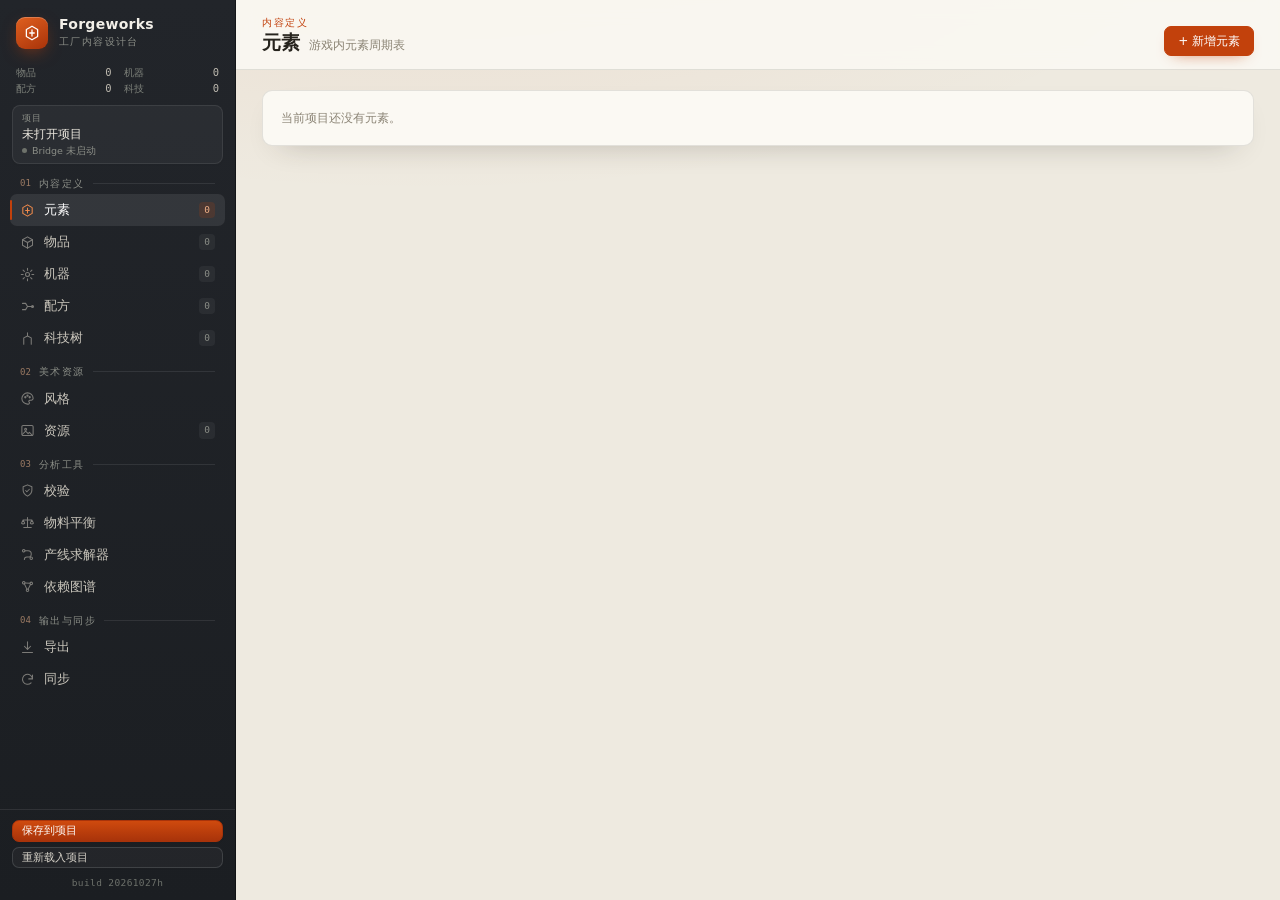
==== commit af94580b: "feat(pipeline): mate 节点按端口分层刚性装配 - 新增 mate 节点（a/b 两路 assembly + spec 连接），按设计 §8.2 计算四元数与落位平移，Blender" ====
--- a/index.html
+++ b/index.html
@@ -4,12 +4,12 @@
 <meta charset="UTF-8">
 <meta name="viewport" content="width=device-width, initial-scale=1.0">
 <title>Forgeworks · 工厂游戏内容设计器</title>
-<link rel="stylesheet" href="css/theme.css?v=20261027g">
-<link rel="stylesheet" href="css/layout.css?v=20261027g">
-<link rel="stylesheet" href="css/components.css?v=20261027g">
-<link rel="stylesheet" href="css/pipeline.css?v=20261027g">
-<link rel="stylesheet" href="css/terminal.css?v=20261027g">
-<link rel="stylesheet" href="js/vendor/xterm.css?v=20261027g">
+<link rel="stylesheet" href="css/theme.css?v=20261027h">
+<link rel="stylesheet" href="css/layout.css?v=20261027h">
+<link rel="stylesheet" href="css/components.css?v=20261027h">
+<link rel="stylesheet" href="css/pipeline.css?v=20261027h">
+<link rel="stylesheet" href="css/terminal.css?v=20261027h">
+<link rel="stylesheet" href="js/vendor/xterm.css?v=20261027h">
 </head>
 <body>
 <div class="app">
@@ -54,68 +54,68 @@
      ============================================================ -->
 
 <!-- 1. 配置与数据（内容本身只从项目文件载入，这里只有风格与提示词） -->
-<script src="js/core/config.js?v=20261027g"></script>
-<script src="js/core/color.js?v=20261027g"></script>
-<script src="js/data/styles.js?v=20261027g"></script>
-<script src="js/data/prompts.js?v=20261027g"></script>
+<script src="js/core/config.js?v=20261027h"></script>
+<script src="js/core/color.js?v=20261027h"></script>
+<script src="js/data/styles.js?v=20261027h"></script>
+<script src="js/data/prompts.js?v=20261027h"></script>
 
 <!-- 2. 状态与索引 -->
-<script src="js/core/state.js?v=20261027g"></script>
-<script src="js/core/lookup.js?v=20261027g"></script>
-<script src="js/core/style.js?v=20261027g"></script>
+<script src="js/core/state.js?v=20261027h"></script>
+<script src="js/core/lookup.js?v=20261027h"></script>
+<script src="js/core/style.js?v=20261027h"></script>
 
 <!-- 3. 第三方（本地 vendored，不依赖 CDN，离线可用） -->
-<script src="js/vendor/three.min.js?v=20261027g"></script>
-<script src="js/vendor/OrbitControls.js?v=20261027g"></script>
-<script src="js/vendor/RoomEnvironment.js?v=20261027g"></script>
-<script src="js/vendor/GLTFLoader.js?v=20261027g"></script>
-<script src="js/vendor/GLTFExporter.js?v=20261027g"></script>
-<script src="js/vendor/BufferGeometryUtils.js?v=20261027g"></script>
-<script src="js/vendor/xterm.js?v=20261027g"></script>
-<script src="js/vendor/xterm-addon-fit.js?v=20261027g"></script>
+<script src="js/vendor/three.min.js?v=20261027h"></script>
+<script src="js/vendor/OrbitControls.js?v=20261027h"></script>
+<script src="js/vendor/RoomEnvironment.js?v=20261027h"></script>
+<script src="js/vendor/GLTFLoader.js?v=20261027h"></script>
+<script src="js/vendor/GLTFExporter.js?v=20261027h"></script>
+<script src="js/vendor/BufferGeometryUtils.js?v=20261027h"></script>
+<script src="js/vendor/xterm.js?v=20261027h"></script>
+<script src="js/vendor/xterm-addon-fit.js?v=20261027h"></script>
 
 <!-- 4. 引擎（无 UI 依赖） -->
-<script src="js/engines/icons.js?v=20261027g"></script>
-<script src="js/engines/material-textures.js?v=20261027g"></script>
-<script src="js/engines/asset-layers.js?v=20261027g"></script>
-<script src="js/engines/glb.js?v=20261027g"></script>
-<script src="js/engines/viewer3d.js?v=20261027g"></script>
-<script src="js/views/editor3d.js?v=20261027g"></script>
-<script src="js/engines/validate.js?v=20261027g"></script>
-<script src="js/engines/solver.js?v=20261027g"></script>
-<script src="js/engines/balance.js?v=20261027g"></script>
-<script src="js/engines/csv.js?v=20261027g"></script>
-<script src="js/core/io.js?v=20261027g"></script>
-<script src="js/sync.js?v=20261027g"></script>
-<script src="js/pipeline-adopt.js?v=20261027g"></script>
-<script src="js/pipeline.js?v=20261027g"></script>
-<script src="js/pipeline-templates.js?v=20261027g"></script>
+<script src="js/engines/icons.js?v=20261027h"></script>
+<script src="js/engines/material-textures.js?v=20261027h"></script>
+<script src="js/engines/asset-layers.js?v=20261027h"></script>
+<script src="js/engines/glb.js?v=20261027h"></script>
+<script src="js/engines/viewer3d.js?v=20261027h"></script>
+<script src="js/views/editor3d.js?v=20261027h"></script>
+<script src="js/engines/validate.js?v=20261027h"></script>
+<script src="js/engines/solver.js?v=20261027h"></script>
+<script src="js/engines/balance.js?v=20261027h"></script>
+<script src="js/engines/csv.js?v=20261027h"></script>
+<script src="js/core/io.js?v=20261027h"></script>
+<script src="js/sync.js?v=20261027h"></script>
+<script src="js/pipeline-adopt.js?v=20261027h"></script>
+<script src="js/pipeline.js?v=20261027h"></script>
+<script src="js/pipeline-templates.js?v=20261027h"></script>
 
 <!-- 5. UI 基础 -->
-<script src="js/ui/table.js?v=20261027g"></script>
-<script src="js/ui/router.js?v=20261027g"></script>
-<script src="js/terminal.js?v=20261027g"></script>
-<script src="js/ui/editor.js?v=20261027g"></script>
-<script src="js/ui/providers.js?v=20261027g"></script>
+<script src="js/ui/table.js?v=20261027h"></script>
+<script src="js/ui/router.js?v=20261027h"></script>
+<script src="js/terminal.js?v=20261027h"></script>
+<script src="js/ui/editor.js?v=20261027h"></script>
+<script src="js/ui/providers.js?v=20261027h"></script>
 
 <!-- 6. 各视图 -->
-<script src="js/views/style.js?v=20261027g"></script>
-<script src="js/views/elements.js?v=20261027g"></script>
-<script src="js/views/items.js?v=20261027g"></script>
-<script src="js/views/machines.js?v=20261027g"></script>
-<script src="js/views/recipes.js?v=20261027g"></script>
-<script src="js/views/techs.js?v=20261027g"></script>
-<script src="js/views/assets.js?v=20261027g"></script>
-<script src="js/views/validate.js?v=20261027g"></script>
-<script src="js/views/balance.js?v=20261027g"></script>
-<script src="js/views/solve.js?v=20261027g"></script>
-<script src="js/views/graph.js?v=20261027g"></script>
-<script src="js/views/sync.js?v=20261027g"></script>
-<script src="js/views/project.js?v=20261027g"></script>
-<script src="js/views/pipeline.js?v=20261027g"></script>
-<script src="js/views/export.js?v=20261027g"></script>
+<script src="js/views/style.js?v=20261027h"></script>
+<script src="js/views/elements.js?v=20261027h"></script>
+<script src="js/views/items.js?v=20261027h"></script>
+<script src="js/views/machines.js?v=20261027h"></script>
+<script src="js/views/recipes.js?v=20261027h"></script>
+<script src="js/views/techs.js?v=20261027h"></script>
+<script src="js/views/assets.js?v=20261027h"></script>
+<script src="js/views/validate.js?v=20261027h"></script>
+<script src="js/views/balance.js?v=20261027h"></script>
+<script src="js/views/solve.js?v=20261027h"></script>
+<script src="js/views/graph.js?v=20261027h"></script>
+<script src="js/views/sync.js?v=20261027h"></script>
+<script src="js/views/project.js?v=20261027h"></script>
+<script src="js/views/pipeline.js?v=20261027h"></script>
+<script src="js/views/export.js?v=20261027h"></script>
 
 <!-- 7. 启动（构建 VIEWS 并首次渲染） -->
-<script src="js/main.js?v=20261027g"></script>
+<script src="js/main.js?v=20261027h"></script>
 </body>
 </html>
